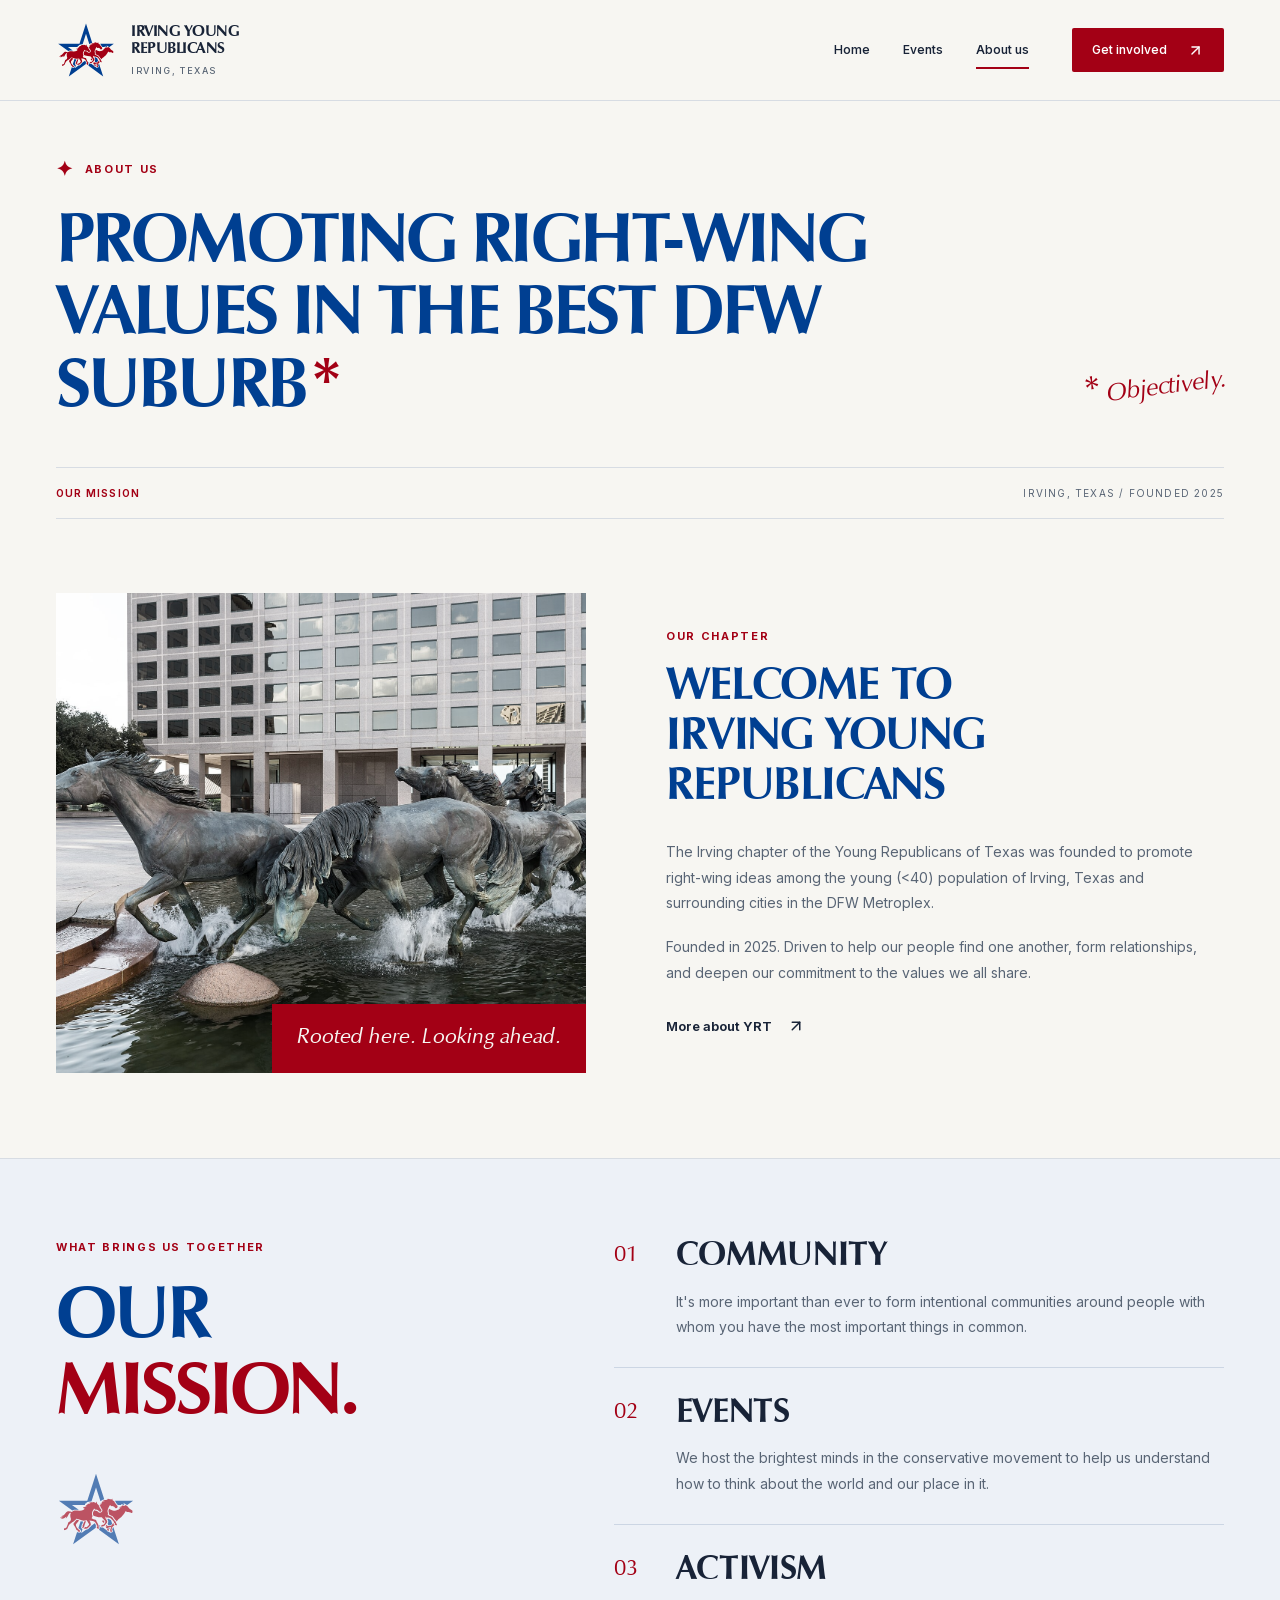
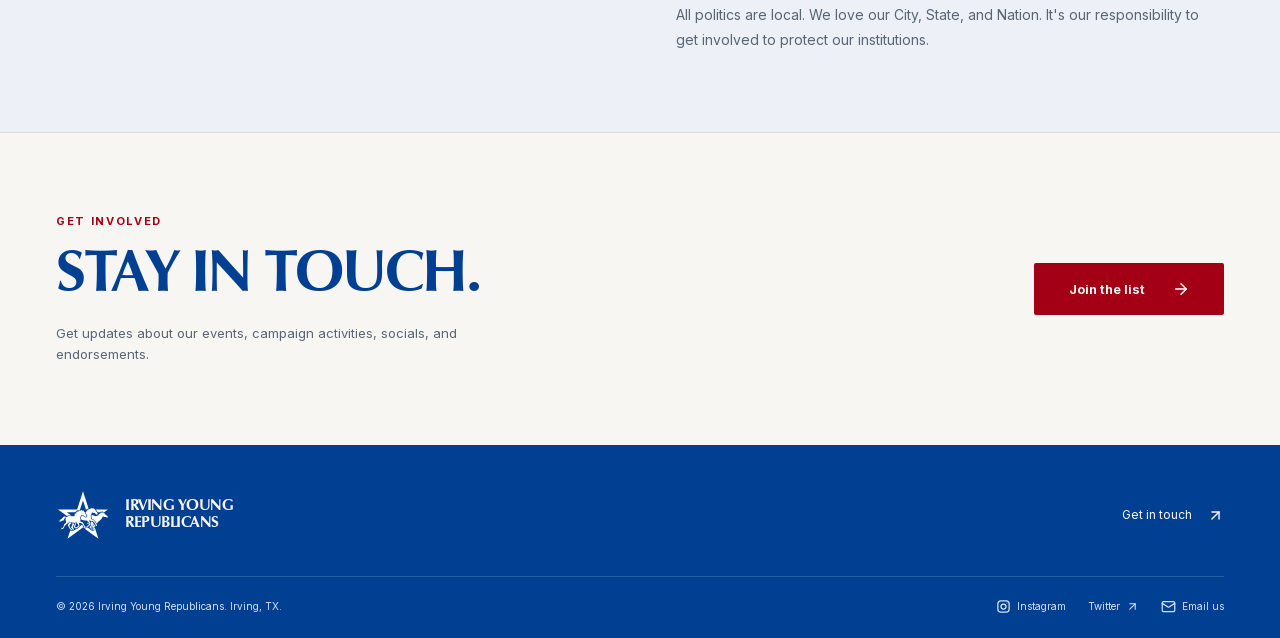
==== about/index.html @ 3f4e7e44 "Complete website redesign" ====
<!doctype html>
<html lang="en"><head><meta charSet="utf-8"/><meta name="viewport" content="width=device-width, initial-scale=1"/><link rel="preload" as="image" href="/logo.svg"/><link rel="preload" as="image" href="/images/mustangs-of-las-colinas.jpg"/><title>About us | Irving Young Republicans</title><meta name="description" content="Our mission, our community, and our commitment to Irving. Get to know the Irving Young Republicans."/><meta name="theme-color" content="#003F91"/><link rel="canonical" href="https://yrtirving.com/about/"/><meta property="og:type" content="website"/><meta property="og:site_name" content="Irving Young Republicans"/><meta property="og:title" content="About us | Irving Young Republicans"/><meta property="og:description" content="Our mission, our community, and our commitment to Irving. Get to know the Irving Young Republicans."/><meta property="og:url" content="https://yrtirving.com/about/"/><meta property="og:image" content="https://yrtirving.com/images/mustangs-of-las-colinas.jpg"/><meta name="twitter:card" content="summary_large_image"/><link rel="icon" href="/logo.svg" type="image/svg+xml"/><link rel="preload" href="/fonts/inter-variable.woff2" as="font" type="font/woff2" crossorigin="anonymous"/><link rel="preload" href="/fonts/vera-humana-95-bold.woff" as="font" type="font/woff" crossorigin="anonymous"/><link rel="stylesheet" href="/assets/site.css"/><script src="/assets/site.js" defer=""></script></head><body><a class="skip-link" href="#main-content">Skip to content</a><header class="site-header"><div class="wrap header-inner"><a class="brand" aria-label="Irving Young Republicans home" href="/"><img src="/logo.svg" width="62" height="62" alt=""/><span>Irving Young<br/>Republicans<span class="brand-location">Irving, Texas</span></span></a><button type="button" class="menu-toggle" aria-expanded="false" aria-controls="primary-navigation" aria-label="Open navigation"><svg xmlns="http://www.w3.org/2000/svg" width="23" height="23" viewBox="0 0 24 24" fill="none" stroke="currentColor" stroke-width="2" stroke-linecap="round" stroke-linejoin="round" class="lucide lucide-menu" aria-hidden="true"><path d="M4 5h16"></path><path d="M4 12h16"></path><path d="M4 19h16"></path></svg></button><nav id="primary-navigation" aria-label="Main navigation" class="primary-nav"><a href="/">Home</a><a href="/events">Events</a><a aria-current="page" href="/about">About us</a><a class="nav-join" href="/#signup">Get involved <svg xmlns="http://www.w3.org/2000/svg" width="17" height="17" viewBox="0 0 24 24" fill="none" stroke="currentColor" stroke-width="2" stroke-linecap="round" stroke-linejoin="round" class="lucide lucide-arrow-up-right" aria-hidden="true"><path d="M7 7h10v10"></path><path d="M7 17 17 7"></path></svg></a></nav></div></header><main id="main-content"><section class="about-hero wrap"><p class="eyebrow"><span class="tiny-star">✦</span> About us</p><div class="about-headline"><h1>Promoting Right-Wing Values in the Best DFW Suburb<span class="red-asterisk">*</span></h1><p class="objective-note"><span>*</span><em>Objectively.</em></p></div><div class="about-hero-bottom"><p>Our Mission</p><span>Irving, Texas / Founded 2025</span></div></section><section class="about-story wrap" aria-labelledby="story-heading"><div class="story-photo"><img src="/images/mustangs-of-las-colinas.jpg" alt="The Mustangs of Las Colinas in Irving" width="1920" height="1281"/><span>Rooted here. Looking ahead.</span></div><div class="story-copy"><p class="eyebrow">Our chapter</p><h2 id="story-heading">Welcome to Irving Young Republicans</h2><p>The Irving chapter of the Young Republicans of Texas was founded to promote right-wing ideas among the young (&lt;40) population of Irving, Texas and surrounding cities in the DFW Metroplex.</p><p>Founded in 2025. Driven to help our people find one another, form relationships, and deepen our commitment to the values we all share.</p><a href="https://yrtx.gop" target="_blank" rel="noopener noreferrer" class="text-link">More about YRT <svg xmlns="http://www.w3.org/2000/svg" width="18" height="18" viewBox="0 0 24 24" fill="none" stroke="currentColor" stroke-width="2" stroke-linecap="round" stroke-linejoin="round" class="lucide lucide-arrow-up-right" aria-hidden="true"><path d="M7 7h10v10"></path><path d="M7 17 17 7"></path></svg></a></div></section><section class="mission-section" aria-labelledby="mission-heading"><div class="wrap mission-layout"><div class="mission-title"><p class="eyebrow">What brings us together</p><h2 id="mission-heading">Our<br/><em>mission.</em></h2><img src="/logo.svg" alt=""/></div><div class="mission-pillars"><article class="mission-pillar"><span>01</span><div><h3>Community</h3><p>It&#x27;s more important than ever to form intentional communities around people with whom you have the most important things in common.</p></div></article><article class="mission-pillar"><span>02</span><div><h3>Events</h3><p>We host the brightest minds in the conservative movement to help us understand how to think about the world and our place in it.</p></div></article><article class="mission-pillar"><span>03</span><div><h3>Activism</h3><p>All politics are local. We love our City, State, and Nation. It&#x27;s our responsibility to get involved to protect our institutions.</p></div></article></div></div></section><section class="simple-cta wrap"><div><p class="eyebrow">Get involved</p><h2>Stay in touch.</h2><p>Get updates about our events, campaign activities, socials, and endorsements.</p></div><a class="button button-red" href="/#signup">Join the list <svg xmlns="http://www.w3.org/2000/svg" width="18" height="18" viewBox="0 0 24 24" fill="none" stroke="currentColor" stroke-width="2" stroke-linecap="round" stroke-linejoin="round" class="lucide lucide-arrow-right" aria-hidden="true"><path d="M5 12h14"></path><path d="m12 5 7 7-7 7"></path></svg></a></section></main><footer class="site-footer"><div class="wrap"><div class="footer-top"><a class="brand footer-brand" href="/"><img src="/logo.svg" width="58" height="58" alt=""/><span>Irving Young<br/>Republicans</span></a><a class="footer-email" href="mailto:yrtirving@gmail.com">Get in touch <svg xmlns="http://www.w3.org/2000/svg" width="17" height="17" viewBox="0 0 24 24" fill="none" stroke="currentColor" stroke-width="2" stroke-linecap="round" stroke-linejoin="round" class="lucide lucide-arrow-up-right" aria-hidden="true"><path d="M7 7h10v10"></path><path d="M7 17 17 7"></path></svg></a></div><div class="footer-bottom"><p>© 2026 Irving Young Republicans. Irving, TX.</p><nav aria-label="Social links"><a href="https://www.instagram.com/irvingyoungrepublicans/" target="_blank" rel="noopener noreferrer"><svg width="15" height="15" viewBox="0 0 24 24" fill="none" stroke="currentColor" stroke-width="2" stroke-linecap="round" stroke-linejoin="round" aria-hidden="true"><rect x="3" y="3" width="18" height="18" rx="5"></rect><circle cx="12" cy="12" r="4"></circle><circle cx="17.5" cy="6.5" r=".75" fill="currentColor" stroke="none"></circle></svg> Instagram</a><a href="https://x.com/yrtirving" target="_blank" rel="noopener noreferrer">Twitter <svg xmlns="http://www.w3.org/2000/svg" width="13" height="13" viewBox="0 0 24 24" fill="none" stroke="currentColor" stroke-width="2" stroke-linecap="round" stroke-linejoin="round" class="lucide lucide-arrow-up-right" aria-hidden="true"><path d="M7 7h10v10"></path><path d="M7 17 17 7"></path></svg></a><a href="mailto:yrtirving@gmail.com"><svg xmlns="http://www.w3.org/2000/svg" width="15" height="15" viewBox="0 0 24 24" fill="none" stroke="currentColor" stroke-width="2" stroke-linecap="round" stroke-linejoin="round" class="lucide lucide-mail" aria-hidden="true"><path d="m22 7-8.991 5.727a2 2 0 0 1-2.009 0L2 7"></path><rect x="2" y="4" width="20" height="16" rx="2"></rect></svg> Email us</a></nav></div></div></footer></body></html>
---- assets/site.css ----
/* Brand display and text fonts are served locally for consistent typography. */
@font-face{font-family:'Inter';src:url('/fonts/inter-variable.woff2') format('woff2');font-style:normal;font-weight:100 900;font-display:swap}
@font-face{font-family:'Vera Humana 95';src:url('/fonts/vera-humana-95-regular.woff') format('woff');font-style:normal;font-weight:400;font-display:swap}
@font-face{font-family:'Vera Humana 95';src:url('/fonts/vera-humana-95-bold.woff') format('woff');font-style:normal;font-weight:700;font-display:swap}
@font-face{font-family:'Vera Humana 95';src:url('/fonts/vera-humana-95-italic.woff') format('woff');font-style:italic;font-weight:400;font-display:swap}

:root{--paper:#f7f6f2;--white:#ffffff;--ink:#182337;--muted:#596575;--red:#A30015;--red-dark:#7c0010;--blue:#003F91;--line:#d7dce3;--display:'Vera Humana 95','Inter',Arial,sans-serif;--sans:'Inter',Arial,sans-serif;--surface:#edf1f7}
*{box-sizing:border-box}[hidden]{display:none!important}html{scroll-behavior:smooth;scroll-padding-top:112px}body{margin:0;background:var(--paper);color:var(--ink);font-family:var(--sans);font-size:16px;line-height:1.6;-webkit-font-smoothing:antialiased}h1,h2,h3,p,figure{margin:0}a{color:inherit}button,input{font:inherit}button,a{-webkit-tap-highlight-color:transparent}button{cursor:pointer}img{max-width:100%;display:block}button:disabled{cursor:wait;opacity:.65}h1,h2,h3{font-family:var(--display);line-height:1.04;font-weight:700;text-transform:uppercase}h1,h2{color:var(--blue)}h1 em,h2 em{font-weight:inherit;font-style:normal}a:focus-visible,button:focus-visible,summary:focus-visible{outline:3px solid var(--red);outline-offset:5px}input:focus-visible{outline:none;border-color:var(--red);box-shadow:0 0 0 3px #a3001517}[tabindex='-1']:focus{outline:none}.wrap{width:min(1240px,calc(100% - 112px));margin-inline:auto}.eyebrow{display:flex;align-items:center;gap:10px;font-size:11px;font-weight:700;letter-spacing:.15em;text-transform:uppercase;color:var(--red);line-height:1.5}.tiny-star{font-size:20px;line-height:1;display:inline-block}.button{display:inline-flex;align-items:center;justify-content:center;gap:27px;min-height:52px;padding:14px 24px;border:1px solid transparent;text-decoration:none;font-size:13px;font-weight:650;line-height:1.4;transition:background .2s,transform .2s;border-radius:2px}.button:hover{transform:translateY(-2px)}.button-red{background:var(--red);color:var(--white)}.button-red:hover{background:var(--red-dark)}.button-cream{background:var(--paper);color:var(--ink)}.button-cream:hover{background:white}.text-link{display:inline-flex;align-items:center;gap:15px;text-decoration:none;font-size:13px;font-weight:650;line-height:1.4}.text-link:hover{text-decoration:underline;text-underline-offset:5px}.button-row{display:flex;gap:30px;align-items:center;flex-wrap:wrap}.skip-link{position:fixed;top:-100px;left:20px;z-index:100;background:white;padding:12px 20px}.skip-link:focus{top:10px}.site-header{background:var(--paper);border-bottom:1px solid var(--line);position:sticky;top:0;z-index:30}.header-inner{display:flex;align-items:center;justify-content:space-between;min-height:100px;gap:25px}.brand{font-family:var(--display);text-transform:uppercase;display:inline-flex;align-items:center;gap:15px;text-decoration:none;font-size:16px;line-height:1.08;font-weight:750;letter-spacing:-.03em}.brand img{width:60px;height:60px;object-fit:contain}.brand-location{font-family:var(--sans);display:block;font-size:9px;font-weight:500;text-transform:uppercase;letter-spacing:.18em;margin-top:8px;color:var(--muted)}.primary-nav{display:flex;align-items:center;gap:33px}.primary-nav>a{font-size:12px;font-weight:550;text-decoration:none;position:relative;padding-block:10px}.primary-nav>a[aria-current='page']::after{content:'';position:absolute;bottom:1px;left:0;right:0;height:2px;background:var(--red)}.primary-nav>a:hover{color:var(--red)}.primary-nav .nav-join{display:flex;align-items:center;gap:20px;background:var(--red);color:var(--white);padding:12px 20px;margin-left:10px;border-radius:2px}.primary-nav .nav-join:hover{background:var(--red-dark);color:white}.menu-toggle{display:none}
.photo-stamp{position:absolute;right:-19px;top:25px;width:104px;height:127px;background:var(--red);color:var(--paper);display:flex;flex-direction:column;align-items:center;justify-content:center;box-shadow:0 5px 20px #0001;transform:rotate(5deg);text-align:center;line-height:1.1;font-size:12px}.photo-stamp img{width:43px;height:43px;filter:brightness(0) invert(1);margin-bottom:8px}.photo-stamp strong{font-family:var(--display);font-size:23px;font-weight:700;text-transform:uppercase}.chapter-band{background:var(--blue);color:var(--paper)}.chapter-band>.wrap{display:flex;align-items:center;gap:18px;min-height:69px}.chapter-band .tiny-star{color:#d6e4f9;font-size:25px}.chapter-band p{font-size:12px;letter-spacing:.03em}.chapter-band a{margin-left:auto;display:flex;align-items:center;gap:10px;text-decoration:none;font-size:11px;white-space:nowrap}.chapter-band a:hover{text-decoration:underline}.home-paths{padding-block:77px 84px;display:grid;grid-template-columns:1fr 1fr;gap:80px}.section-intro h2{color:#171717;font-size:47px;letter-spacing:-.035em;margin-top:20px}.path-list{padding-top:6px}.path-row{border-bottom:1px solid var(--line);display:flex;gap:23px;align-items:center;text-decoration:none;padding:19px 0 22px}.path-row:first-child{padding-top:0}.path-row>svg{margin-left:auto;flex-shrink:0;transition:transform .2s}.path-row:hover>svg{transform:translate(3px,-3px);color:var(--red)}.path-number{font-family:var(--display);color:var(--red);font-size:18px;align-self:flex-start;margin-top:3px}.path-row h3{font-family:var(--display);font-size:28px;letter-spacing:-.02em}.path-row p{font-size:12px;color:var(--muted);margin-top:9px}.signup-section{padding-block:83px 90px;background:var(--surface);border-top:1px solid var(--line)}.signup-layout{display:grid;grid-template-columns:1fr 1fr;gap:100px;align-items:center}.signup-copy h2{font-size:88px;line-height:1;letter-spacing:-.045em;margin-block:24px 30px}.signup-copy h2 em{color:var(--red)}.signup-copy>p:not(.eyebrow){font-size:15px;line-height:1.8;max-width:340px;color:var(--muted)}.signup-signature{margin-top:42px;display:flex;gap:16px;align-items:center;font-size:12px;font-weight:600}.signup-signature img{width:50px}.signup-signature small{font-size:10px;font-weight:400;color:var(--muted)}.signup-card{background:var(--white);padding:36px 39px 28px;box-shadow:0 8px 40px #003f9108;border:1px solid #d7dce3}.form-kicker{font-family:var(--display);font-size:19px;font-style:italic;color:var(--red);margin-bottom:8px}.signup-card h3{font-family:var(--display);font-size:34px;letter-spacing:-.02em}.form-description{font-size:12px;color:var(--muted);margin-block:12px 25px;line-height:1.7;max-width:320px}.form-field{margin-bottom:16px}.form-field label{font-size:11px;font-weight:650;display:block;margin-bottom:6px}.form-field label span{color:var(--red);margin-left:2px}.form-field input{width:100%;background:var(--white);border:1px solid #ccd4df;border-radius:2px;padding:12px 14px;height:47px;font-size:13px;color:var(--ink)}.form-field input::placeholder{color:#7a8595}.form-field input[aria-invalid=true]{border-color:var(--red)}.form-honeypot{position:absolute;left:-10000px;width:1px;height:1px;overflow:hidden}.form-submit{width:100%;justify-content:space-between;margin-top:4px}.privacy-note{font-size:10px;color:var(--muted);text-align:center;margin-top:13px;line-height:1.6}.form-alternative{border-top:1px solid #dfe4eb;margin-top:20px;padding-top:15px;font-size:10px;color:var(--muted)}.form-alternative summary{cursor:pointer}.form-alternative-content{margin-top:15px}.form-alternative iframe{border:0;max-width:100%;background:#fff}.form-alternative-content>a{display:flex;align-items:center;gap:6px;margin-top:10px}.form-error{font-size:12px;line-height:1.6;color:#A30015;border-left:3px solid var(--red);background:#fff0f2;padding:12px 14px;margin-bottom:16px}.form-error>a{display:flex;gap:6px;align-items:center;margin-top:8px}.field-error{color:var(--red);font-size:11px;margin-top:5px}.signup-success{padding-block:35px;min-height:400px;display:flex;flex-direction:column;align-items:flex-start;justify-content:center}.success-mark{width:56px;height:56px;display:grid;place-items:center;background:#eaf0fa;border-radius:50%;color:var(--blue);margin-bottom:25px}.signup-success h3{font-size:49px;margin-top:14px}.signup-success>p:not(.eyebrow){font-size:14px;color:var(--muted);margin-block:20px 30px}.spin{animation:spin 1s linear infinite}@keyframes spin{to{transform:rotate(360deg)}}
.site-footer{background:var(--blue);color:var(--paper);padding-block:43px 24px}.footer-top{display:flex;align-items:center;justify-content:space-between;gap:30px;padding-bottom:34px}.footer-brand{font-size:16px}.footer-brand img{filter:brightness(0) invert(1);width:54px;height:54px}.footer-email{font-size:12px;display:flex;align-items:center;gap:15px;text-decoration:none}.footer-email:hover{text-decoration:underline}.footer-bottom{padding-top:21px;border-top:1px solid #ffffff26;display:flex;justify-content:space-between;gap:25px;color:#d4e2f6;font-size:10px}.footer-bottom nav{display:flex;gap:22px}.footer-bottom nav a{display:flex;align-items:center;gap:6px;text-decoration:none}.footer-bottom nav a:hover{color:white}
.about-hero{padding-top:58px}.about-headline{display:grid;grid-template-columns:1fr 140px;gap:50px;padding-block:29px 42px;align-items:end}.about-headline h1{max-width:1000px;font-size:clamp(48px,5.6vw,78px);letter-spacing:-.04em;line-height:1.01}.red-asterisk{color:var(--red);margin-left:3px}.objective-note{color:var(--red);padding-bottom:8px;transform:rotate(-7deg);font-family:var(--display);font-size:25px;white-space:nowrap}.objective-note>span{font-size:38px;padding-right:5px}.about-hero-bottom{display:flex;align-items:center;justify-content:space-between;gap:20px;border-block:1px solid var(--line);padding:17px 0;font-size:10px;text-transform:uppercase;letter-spacing:.12em}.about-hero-bottom p{color:var(--red);font-weight:650}.about-hero-bottom span{color:var(--muted)}.about-story{display:grid;grid-template-columns:.95fr 1fr;gap:80px;align-items:center;padding-block:74px 85px}.story-photo{position:relative;height:480px;overflow:hidden}.story-photo img{width:100%;height:100%;object-fit:cover;object-position:44% center;filter:saturate(.6)}.story-photo>span{position:absolute;bottom:0;right:0;background:var(--red);color:var(--paper);font-family:var(--display);font-style:italic;font-size:22px;padding:17px 25px}.story-copy h2{font-size:47px;letter-spacing:-.025em;line-height:1.06;margin-block:19px 26px;max-width:420px}.story-copy>p:not(.eyebrow){font-size:14px;line-height:1.85;color:var(--muted);margin-bottom:18px}.story-copy .text-link{margin-top:13px}.mission-section{background:var(--surface);border-block:1px solid var(--line);padding-block:80px}.mission-layout{display:grid;grid-template-columns:.9fr 1.2fr;gap:100px}.mission-title h2{font-size:76px;line-height:1;letter-spacing:-.04em;margin-top:25px}.mission-title h2 em{color:var(--red)}.mission-title>img{width:80px;margin-top:36px;opacity:.65}.mission-pillar{display:grid;grid-template-columns:42px 1fr;gap:20px;padding-block:28px;border-bottom:1px solid #ccd6e4}.mission-pillar:first-child{padding-top:0}.mission-pillar:last-child{border-bottom:0;padding-bottom:0}.mission-pillar>span{font-family:var(--display);font-size:23px;line-height:1.5;color:var(--red)}.mission-pillar h3{font-family:var(--display);font-size:35px;letter-spacing:-.01em;margin-bottom:13px}.mission-pillar p{color:var(--muted);font-size:14px;line-height:1.8}.simple-cta{display:flex;justify-content:space-between;align-items:center;gap:50px;padding-block:80px}.simple-cta h2{font-size:61px;letter-spacing:-.03em;margin-top:15px}.simple-cta p:not(.eyebrow){font-size:13px;color:var(--muted);max-width:470px;margin-top:15px}.simple-cta .button{flex-shrink:0;min-width:190px}
.events-hero{padding-block:57px 43px;border-bottom:1px solid var(--line)}.events-heading{display:grid;grid-template-columns:1.2fr .75fr;gap:80px;align-items:end;margin-top:25px}.events-heading h1{font-size:clamp(58px,6.4vw,89px);line-height:.98;letter-spacing:-.04em}.events-heading h1 em{color:var(--red)}.events-heading>div{padding-bottom:6px}.section-tag{text-transform:uppercase;font-size:10px;font-weight:700;letter-spacing:.16em;color:var(--red);display:block;margin-bottom:14px}.events-heading p{font-size:13px;line-height:1.85;color:var(--muted)}.events-content{display:grid;grid-template-columns:minmax(0,1.35fr) minmax(260px,.85fr);gap:78px;padding-block:51px 90px;align-items:start}.feed-heading{display:flex;align-items:center;justify-content:space-between;gap:20px;margin-bottom:12px}.feed-heading .eyebrow{font-size:9px;letter-spacing:.12em;margin-bottom:12px}.feed-heading h2{font-size:35px;letter-spacing:-.02em}.feed-heading>svg{color:var(--red);flex-shrink:0}.feed-intro{color:var(--muted);font-size:11px;line-height:1.7;margin-bottom:25px}.feed-intro a{text-underline-offset:3px}.instagram-feed{width:100%;min-width:0}.instagram-feed iframe{max-width:100%!important;width:100%!important;min-width:0!important;box-shadow:none!important;border:1px solid var(--line)!important;border-radius:2px!important}.instagram-feed blockquote{width:100%!important;max-width:100%!important;min-width:0!important;box-sizing:border-box!important}.instagram-feed a{overflow-wrap:anywhere}.instagram-feed__status{font-size:12px;color:var(--muted);margin:12px 0;line-height:1.7}.instagram-feed__link{display:inline-flex;align-items:center;gap:7px;font-size:12px;margin-top:13px;text-underline-offset:4px}.events-sidebar{padding-top:5px}.event-signup-note{background:var(--red);color:var(--paper);padding:32px 32px 30px;position:relative}.event-signup-note>.tiny-star{position:absolute;right:27px;top:25px;font-size:36px;color:#f0bdc5}.event-signup-note .eyebrow{color:#f2c5cc;font-size:9px}.event-signup-note h2{color:var(--white);font-size:46px;line-height:1;letter-spacing:-.025em;margin-block:28px 23px}.event-signup-note>p:not(.eyebrow){font-size:12px;color:#fbe1e5;line-height:1.8;max-width:270px}.event-signup-note .button{display:flex;justify-content:space-between;margin-top:26px;width:100%}.event-signup-note>small{display:block;font-size:9px;color:#f0c6cd;margin-top:14px;line-height:1.8;max-width:230px}.event-contact{padding:28px 0}.event-contact h3{font-family:var(--display);font-size:27px;margin-bottom:18px}.event-contact>a{display:flex;align-items:center;gap:12px;padding:16px 0;border-bottom:1px solid var(--line);text-decoration:none;font-size:12px}.event-contact>a>svg:last-child{margin-left:auto}.event-contact>a:hover{color:var(--red)}

@media(max-width:1100px){.wrap{width:calc(100% - 72px)}.button-row{gap:20px}.button{padding-inline:19px}.signup-layout{gap:60px}.signup-card{padding-inline:30px}.about-story{gap:50px}.mission-layout{gap:65px}.events-content{gap:45px}.events-heading{gap:55px}.event-signup-note{padding:27px}.event-signup-note h2{font-size:45px}.primary-nav{gap:25px}}
@media(max-width:850px){.wrap{width:calc(100% - 48px)}.header-inner{min-height:87px}.brand{font-size:14px;gap:11px}.brand img{width:49px;height:49px}.primary-nav{gap:20px}.primary-nav .nav-join{margin-left:0;padding:10px 14px;gap:10px}.button-row{gap:20px;align-items:flex-start;flex-direction:column}.button-row .text-link{padding-left:2px}.photo-stamp{right:-9px;width:87px;height:110px}.home-paths{gap:40px;padding-block:57px}.section-intro h2{font-size:38px}.path-row h3{font-size:26px}.path-row p{font-size:11px}.path-row{gap:16px}.signup-layout{gap:40px}.signup-copy h2{font-size:68px}.signup-copy>p:not(.eyebrow){font-size:13px}.signup-card{padding:29px 25px 23px}.signup-card h3{font-size:29px}.footer-top{gap:20px}.footer-bottom{font-size:9px}.footer-bottom nav{gap:15px}.about-headline{grid-template-columns:1fr 110px;gap:25px}.about-headline h1{font-size:57px}.objective-note{font-size:22px}.about-story{gap:35px;padding-block:55px}.story-copy h2{font-size:38px}.story-copy>p:not(.eyebrow){font-size:12px}.story-photo{height:420px}.mission-layout{gap:45px;grid-template-columns:.8fr 1.2fr}.mission-title h2{font-size:60px}.mission-pillar{gap:15px;grid-template-columns:30px 1fr}.mission-pillar h3{font-size:30px}.mission-pillar p{font-size:12px}.events-heading{gap:35px;grid-template-columns:1.1fr .8fr}.events-heading h1{font-size:63px}.events-heading p{font-size:12px}.events-content{gap:28px;grid-template-columns:minmax(0,1.2fr) minmax(250px,.8fr)}.event-signup-note{padding:24px}.event-signup-note h2{font-size:clamp(28px,4.6vw,38px)}.event-signup-note>.tiny-star{font-size:27px;right:20px}.feed-heading h2{font-size:29px}.feed-heading>svg{width:22px}.feed-heading{gap:8px}}
@media(max-width:640px){html{scroll-padding-top:88px}.wrap{width:calc(100% - 40px)}.header-inner{min-height:78px}.brand{font-size:13px}.brand img{width:44px;height:44px}.brand-location{font-size:8px;margin-top:6px}.menu-toggle{display:grid;place-items:center;background:transparent;border:1px solid var(--line);width:39px;height:39px;border-radius:2px;color:var(--ink)}.primary-nav{display:none;position:absolute;top:78px;left:0;right:0;background:var(--paper);padding:14px 20px 22px;border-bottom:1px solid var(--line);box-shadow:0 12px 20px #003f910a;align-items:stretch;gap:4px}.primary-nav.is-open{display:flex;flex-direction:column}.primary-nav>a{padding:11px 4px;font-size:14px}.primary-nav>a[aria-current=page]::after{left:4px;right:auto;width:24px}.primary-nav .nav-join{margin-top:12px;justify-content:space-between;padding:13px 16px}.button-row{flex-direction:row;gap:22px;align-items:center}.button-row .button{font-size:12px;min-height:48px;padding:13px 16px;gap:20px}.button-row .text-link{font-size:12px;gap:9px}.photo-stamp{right:-9px;top:18px;width:84px;height:105px}.photo-stamp img{width:34px;height:34px}.chapter-band>.wrap{min-height:85px;display:grid;grid-template-columns:22px 1fr;gap:3px 12px;padding-block:15px}.chapter-band .tiny-star{grid-row:span 2;align-self:center;font-size:26px}.chapter-band p{font-size:10px}.chapter-band a{grid-column:2;margin-left:0;font-size:10px;gap:6px}.home-paths{display:block;padding-block:42px 46px}.section-intro h2{font-size:39px;margin-top:15px}.path-list{padding-top:28px}.path-row{gap:18px;padding:21px 0}.path-row h3{font-size:27px}.path-row p{font-size:11px}.path-number{font-size:18px}.signup-section{padding-block:44px 48px}.signup-layout{display:block}.signup-copy h2{font-size:clamp(49px,14vw,68px);margin-block:19px 22px;line-height:.9}.signup-copy>p:not(.eyebrow){font-size:13px;max-width:330px}.signup-signature{display:none}.signup-card{margin-top:29px;padding:29px 25px 24px}.signup-card h3{font-size:34px}.form-description{font-size:12px}.form-field input{font-size:16px;height:49px}.form-field label{font-size:12px}.privacy-note{font-size:10px}.form-alternative{font-size:10px}.form-submit{font-size:13px}.site-footer{padding-block:33px 23px}.footer-top{display:grid;grid-template-columns:1fr auto;gap:25px;padding-bottom:25px}.footer-brand{font-size:13px;gap:11px}.footer-brand img{width:43px;height:43px}.footer-email{font-size:11px;gap:8px}.footer-bottom{flex-direction:column;gap:15px;font-size:9px}.footer-bottom nav{font-size:11px;gap:25px}.about-hero{padding-top:32px}.about-headline{display:block;padding-block:22px 26px}.about-headline h1{font-size:clamp(44px,11.5vw,64px);line-height:1.02;letter-spacing:-.04em}.objective-note{margin-top:17px;margin-right:8px;text-align:right;font-size:23px}.objective-note>span{font-size:30px}.about-hero-bottom{font-size:8px;letter-spacing:.09em;gap:15px;padding-block:14px}.about-story{display:flex;flex-direction:column;gap:32px;padding-block:35px 44px;align-items:stretch}.story-photo{height:300px}.story-photo>span{font-size:21px;padding:14px 19px}.story-copy h2{font-size:42px;margin-block:16px 20px}.story-copy>p:not(.eyebrow){font-size:14px;line-height:1.8}.mission-section{padding-block:43px}.mission-layout{display:block}.mission-title h2{font-size:clamp(48px,14vw,68px);margin-top:20px}.mission-title>img{display:none}.mission-pillars{margin-top:33px}.mission-pillar{grid-template-columns:27px 1fr;gap:18px;padding-block:25px}.mission-pillar h3{font-size:32px}.mission-pillar p{font-size:13px}.simple-cta{display:block;padding-block:45px}.simple-cta h2{font-size:54px}.simple-cta p:not(.eyebrow){font-size:13px}.simple-cta .button{margin-top:26px}.events-hero{padding-block:32px 30px}.events-heading{display:block;margin-top:21px}.events-heading h1{font-size:clamp(54px,14vw,76px)}.events-heading>div{margin-top:26px;padding:0;max-width:430px}.events-heading .section-tag{margin-bottom:9px}.events-heading p{font-size:13px;line-height:1.75}.events-content{display:flex;flex-direction:column;gap:30px;padding-block:31px 48px}.feed-column{width:100%;min-width:0}.feed-heading h2{font-size:34px}.feed-heading>svg{width:25px}.feed-intro{font-size:11px}.events-sidebar{width:100%;padding-top:0}.event-signup-note{padding:28px}.event-signup-note h2{font-size:clamp(32px,9.5vw,46px)}.event-signup-note>.tiny-star{right:25px;top:24px;font-size:38px}.event-signup-note>p:not(.eyebrow){font-size:13px;max-width:300px}.event-signup-note .button{max-width:330px}.event-signup-note>small{max-width:none;font-size:9px}.event-contact{padding-bottom:0}.instagram-feed iframe{min-width:0!important}.instagram-feed blockquote{min-width:0!important}}
.instagram-feed__official{position:relative;min-width:0;width:100%}.instagram-feed iframe{position:relative!important}.instagram-feed__status:empty{display:none}
@media(prefers-reduced-motion:reduce){html{scroll-behavior:auto}*,*::before,*::after{animation:none!important;transition:none!important}}

/* The photograph keeps its original proportions and extends beneath the headline. */
.home-hero{display:grid;grid-template-columns:repeat(12,minmax(0,1fr));align-items:center;padding-block:62px 66px;isolation:isolate}
.hero-copy{grid-area:1/1/2/7;position:relative;z-index:2;min-width:0;padding-block:18px}
.hero-copy h1{margin-top:26px;font-size:clamp(116px,12vw,166px);line-height:.84;letter-spacing:-.035em}
.hero-city{display:block;color:var(--blue)}
.hero-name{display:block;margin-top:18px;font-size:clamp(35px,3.85vw,52px);line-height:1.04;letter-spacing:-.025em;white-space:nowrap;color:var(--red)}
.hero-description{font-size:14px;max-width:360px;line-height:1.8;color:var(--muted);margin-block:30px 27px}
.hero-photo{grid-area:1/5/2/13;align-self:center;position:relative;min-width:0;aspect-ratio:1920/1281;margin:0;isolation:isolate;z-index:1}
.hero-photo>img{width:100%;height:100%;object-fit:contain;position:absolute;inset:0;filter:saturate(.65);z-index:-2}
.photo-shade{position:absolute;inset:0;background:linear-gradient(90deg,var(--paper),rgba(247,246,242,.72) 8%,transparent 22%),linear-gradient(0deg,rgba(0,27,65,.55),transparent 27%);z-index:-1}
.hero-photo figcaption{position:absolute;bottom:20px;left:24px;right:24px;display:flex;align-items:center;justify-content:flex-end;gap:6px;color:white;font-size:10px;text-transform:uppercase;letter-spacing:.12em}
@media(min-width:1500px){.home-hero{padding-block:75px 80px}}
@media(max-width:1100px){.hero-copy h1{font-size:clamp(100px,12vw,144px)}.hero-name{font-size:clamp(31px,3.85vw,46px)}.hero-description{max-width:300px;font-size:13px}.hero-copy .button-row{gap:22px}}
@media(max-width:850px){.home-hero{padding-block:42px}.hero-copy{padding-block:10px}.hero-copy>.eyebrow{font-size:9px}.hero-copy h1{margin-top:22px;font-size:clamp(90px,12.3vw,105px)}.hero-name{font-size:clamp(28.5px,3.9vw,34px);margin-top:14px}.hero-description{font-size:12px;max-width:245px;line-height:1.75;margin-block:24px}.hero-photo figcaption{font-size:8px;letter-spacing:.08em;left:16px;right:16px;bottom:15px}}
@media(max-width:740px){.home-hero{display:flex;flex-direction:column;gap:27px;align-items:stretch;padding-block:31px 32px}.hero-copy{padding:0}.hero-copy>.eyebrow{font-size:10px}.hero-copy h1{margin-top:24px;font-size:clamp(72px,26vw,156px);line-height:.86}.hero-name{font-size:clamp(23px,8.1vw,49px);margin-top:13px}.hero-description{max-width:420px;font-size:13px;line-height:1.75;margin-block:24px}.hero-copy .button-row{flex-direction:row;align-items:center;gap:22px}.hero-photo{align-self:stretch;margin-right:9px;aspect-ratio:1920/1281}.photo-shade{background:linear-gradient(0deg,rgba(0,27,65,.55),transparent 30%)}.hero-photo figcaption{font-size:8px;bottom:14px;right:14px}}
@media(max-width:400px){.hero-photo .photo-stamp{width:64px;height:82px;top:14px;font-size:9px}.hero-photo .photo-stamp img{width:27px;height:27px;margin-bottom:6px}.hero-photo .photo-stamp strong{font-size:18px}}
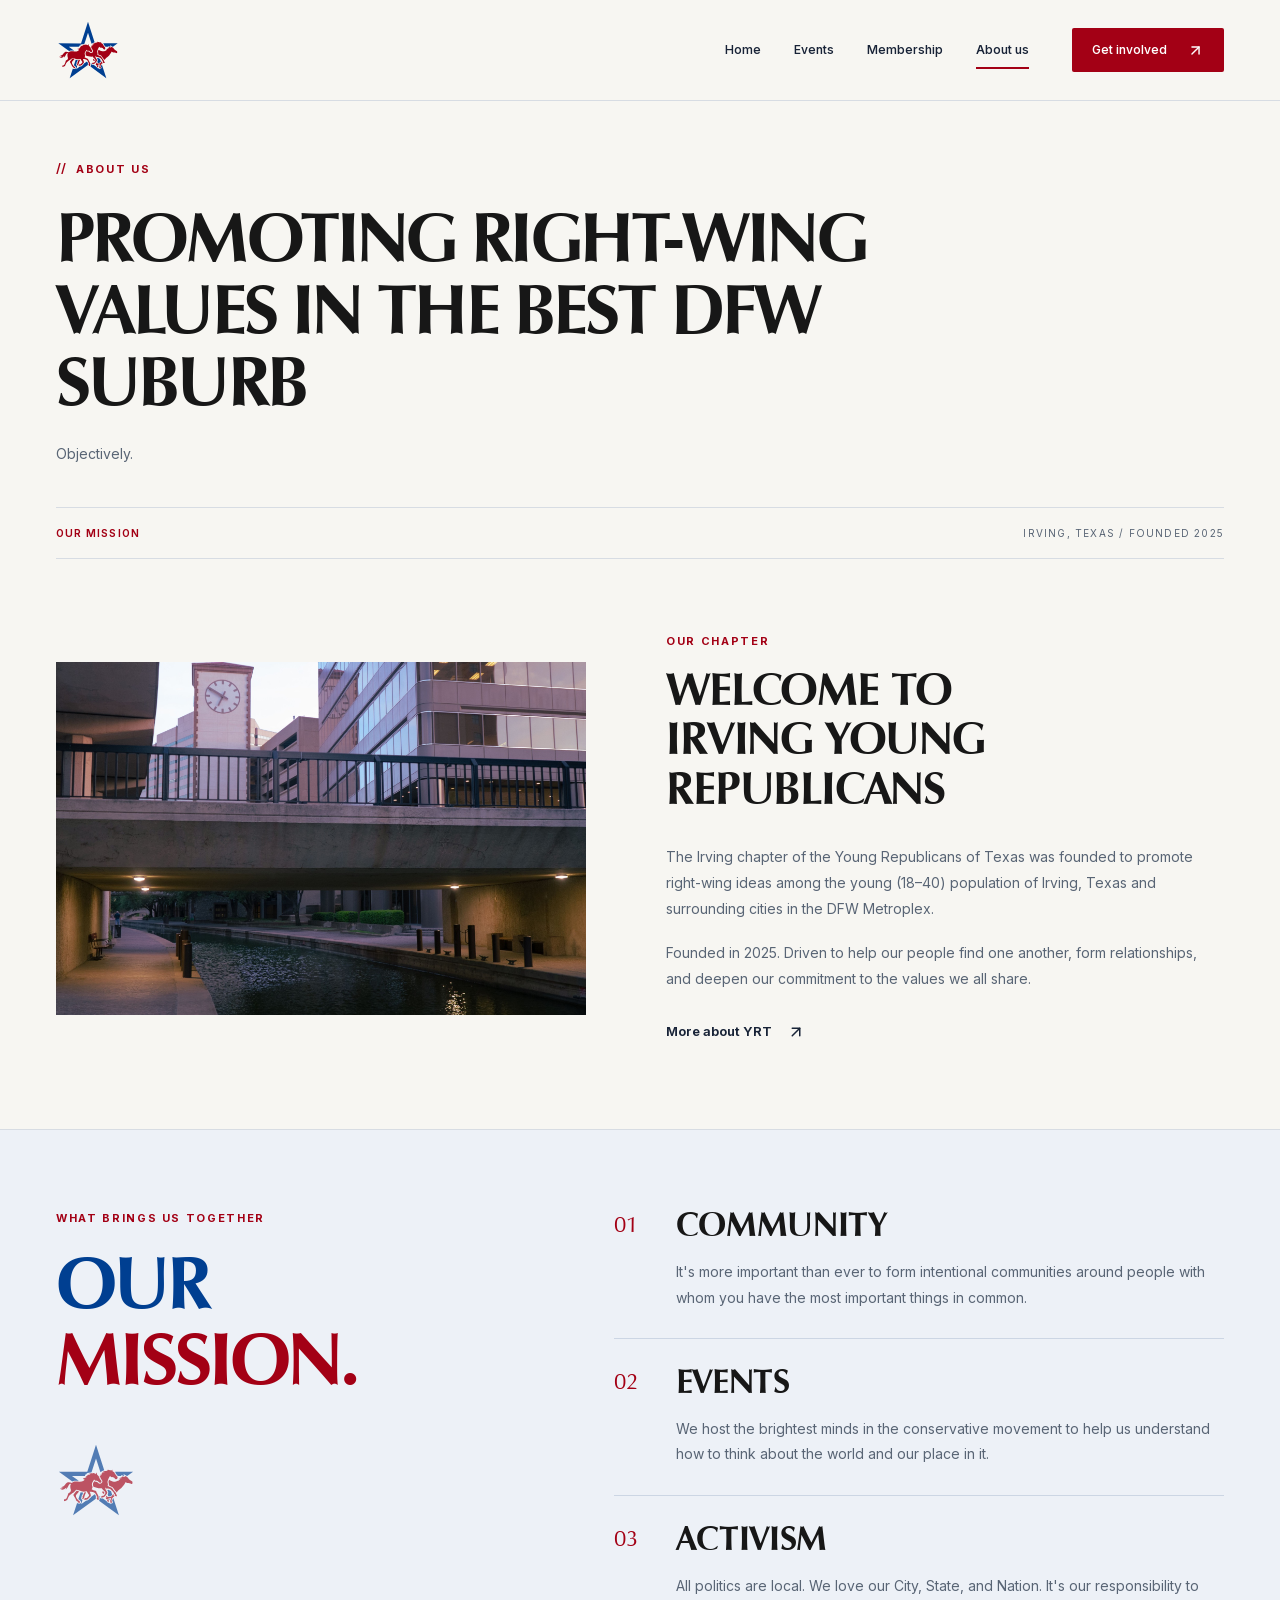
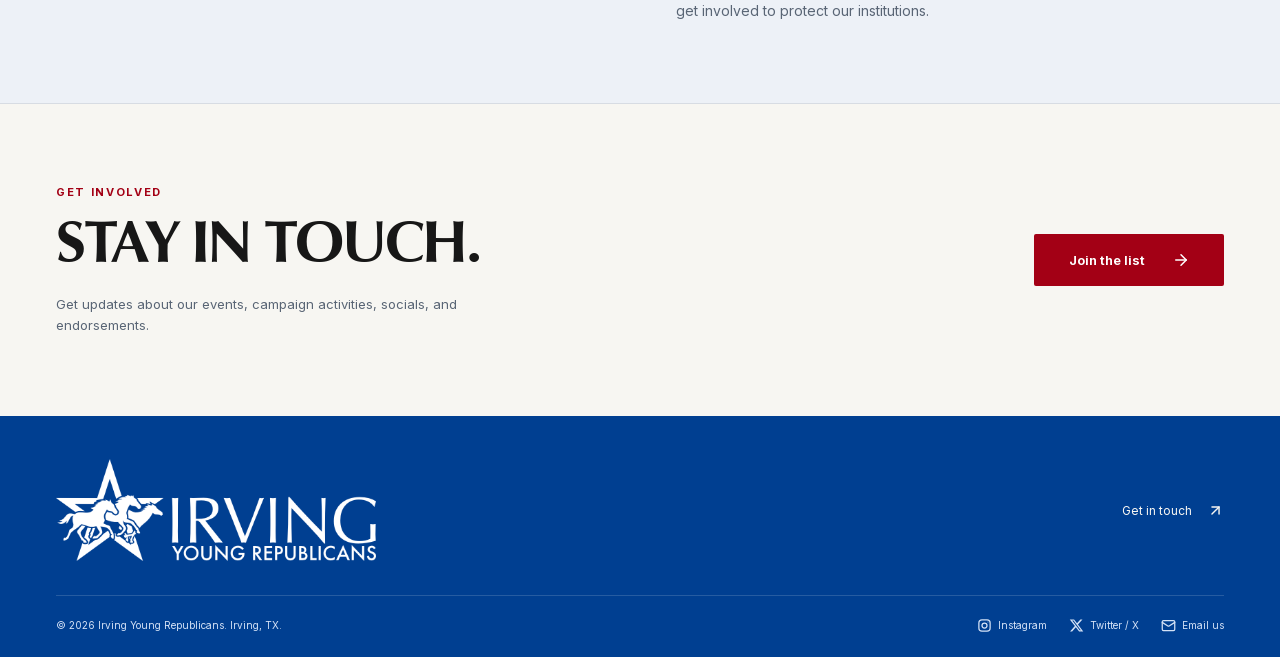
==== commit d2b2cfbd: "second draft of November 2026 website redesign added membership page" ====
--- a/about/index.html
+++ b/about/index.html
@@ -1,2 +1,2 @@
 <!doctype html>
-<html lang="en"><head><meta charSet="utf-8"/><meta name="viewport" content="width=device-width, initial-scale=1"/><link rel="preload" as="image" href="/logo.svg"/><link rel="preload" as="image" href="/images/mustangs-of-las-colinas.jpg"/><title>About us | Irving Young Republicans</title><meta name="description" content="Our mission, our community, and our commitment to Irving. Get to know the Irving Young Republicans."/><meta name="theme-color" content="#003F91"/><link rel="canonical" href="https://yrtirving.com/about/"/><meta property="og:type" content="website"/><meta property="og:site_name" content="Irving Young Republicans"/><meta property="og:title" content="About us | Irving Young Republicans"/><meta property="og:description" content="Our mission, our community, and our commitment to Irving. Get to know the Irving Young Republicans."/><meta property="og:url" content="https://yrtirving.com/about/"/><meta property="og:image" content="https://yrtirving.com/images/mustangs-of-las-colinas.jpg"/><meta name="twitter:card" content="summary_large_image"/><link rel="icon" href="/logo.svg" type="image/svg+xml"/><link rel="preload" href="/fonts/inter-variable.woff2" as="font" type="font/woff2" crossorigin="anonymous"/><link rel="preload" href="/fonts/vera-humana-95-bold.woff" as="font" type="font/woff" crossorigin="anonymous"/><link rel="stylesheet" href="/assets/site.css"/><script src="/assets/site.js" defer=""></script></head><body><a class="skip-link" href="#main-content">Skip to content</a><header class="site-header"><div class="wrap header-inner"><a class="brand" aria-label="Irving Young Republicans home" href="/"><img src="/logo.svg" width="62" height="62" alt=""/><span>Irving Young<br/>Republicans<span class="brand-location">Irving, Texas</span></span></a><button type="button" class="menu-toggle" aria-expanded="false" aria-controls="primary-navigation" aria-label="Open navigation"><svg xmlns="http://www.w3.org/2000/svg" width="23" height="23" viewBox="0 0 24 24" fill="none" stroke="currentColor" stroke-width="2" stroke-linecap="round" stroke-linejoin="round" class="lucide lucide-menu" aria-hidden="true"><path d="M4 5h16"></path><path d="M4 12h16"></path><path d="M4 19h16"></path></svg></button><nav id="primary-navigation" aria-label="Main navigation" class="primary-nav"><a href="/">Home</a><a href="/events">Events</a><a aria-current="page" href="/about">About us</a><a class="nav-join" href="/#signup">Get involved <svg xmlns="http://www.w3.org/2000/svg" width="17" height="17" viewBox="0 0 24 24" fill="none" stroke="currentColor" stroke-width="2" stroke-linecap="round" stroke-linejoin="round" class="lucide lucide-arrow-up-right" aria-hidden="true"><path d="M7 7h10v10"></path><path d="M7 17 17 7"></path></svg></a></nav></div></header><main id="main-content"><section class="about-hero wrap"><p class="eyebrow"><span class="tiny-star">✦</span> About us</p><div class="about-headline"><h1>Promoting Right-Wing Values in the Best DFW Suburb<span class="red-asterisk">*</span></h1><p class="objective-note"><span>*</span><em>Objectively.</em></p></div><div class="about-hero-bottom"><p>Our Mission</p><span>Irving, Texas / Founded 2025</span></div></section><section class="about-story wrap" aria-labelledby="story-heading"><div class="story-photo"><img src="/images/mustangs-of-las-colinas.jpg" alt="The Mustangs of Las Colinas in Irving" width="1920" height="1281"/><span>Rooted here. Looking ahead.</span></div><div class="story-copy"><p class="eyebrow">Our chapter</p><h2 id="story-heading">Welcome to Irving Young Republicans</h2><p>The Irving chapter of the Young Republicans of Texas was founded to promote right-wing ideas among the young (&lt;40) population of Irving, Texas and surrounding cities in the DFW Metroplex.</p><p>Founded in 2025. Driven to help our people find one another, form relationships, and deepen our commitment to the values we all share.</p><a href="https://yrtx.gop" target="_blank" rel="noopener noreferrer" class="text-link">More about YRT <svg xmlns="http://www.w3.org/2000/svg" width="18" height="18" viewBox="0 0 24 24" fill="none" stroke="currentColor" stroke-width="2" stroke-linecap="round" stroke-linejoin="round" class="lucide lucide-arrow-up-right" aria-hidden="true"><path d="M7 7h10v10"></path><path d="M7 17 17 7"></path></svg></a></div></section><section class="mission-section" aria-labelledby="mission-heading"><div class="wrap mission-layout"><div class="mission-title"><p class="eyebrow">What brings us together</p><h2 id="mission-heading">Our<br/><em>mission.</em></h2><img src="/logo.svg" alt=""/></div><div class="mission-pillars"><article class="mission-pillar"><span>01</span><div><h3>Community</h3><p>It&#x27;s more important than ever to form intentional communities around people with whom you have the most important things in common.</p></div></article><article class="mission-pillar"><span>02</span><div><h3>Events</h3><p>We host the brightest minds in the conservative movement to help us understand how to think about the world and our place in it.</p></div></article><article class="mission-pillar"><span>03</span><div><h3>Activism</h3><p>All politics are local. We love our City, State, and Nation. It&#x27;s our responsibility to get involved to protect our institutions.</p></div></article></div></div></section><section class="simple-cta wrap"><div><p class="eyebrow">Get involved</p><h2>Stay in touch.</h2><p>Get updates about our events, campaign activities, socials, and endorsements.</p></div><a class="button button-red" href="/#signup">Join the list <svg xmlns="http://www.w3.org/2000/svg" width="18" height="18" viewBox="0 0 24 24" fill="none" stroke="currentColor" stroke-width="2" stroke-linecap="round" stroke-linejoin="round" class="lucide lucide-arrow-right" aria-hidden="true"><path d="M5 12h14"></path><path d="m12 5 7 7-7 7"></path></svg></a></section></main><footer class="site-footer"><div class="wrap"><div class="footer-top"><a class="brand footer-brand" href="/"><img src="/logo.svg" width="58" height="58" alt=""/><span>Irving Young<br/>Republicans</span></a><a class="footer-email" href="mailto:yrtirving@gmail.com">Get in touch <svg xmlns="http://www.w3.org/2000/svg" width="17" height="17" viewBox="0 0 24 24" fill="none" stroke="currentColor" stroke-width="2" stroke-linecap="round" stroke-linejoin="round" class="lucide lucide-arrow-up-right" aria-hidden="true"><path d="M7 7h10v10"></path><path d="M7 17 17 7"></path></svg></a></div><div class="footer-bottom"><p>© 2026 Irving Young Republicans. Irving, TX.</p><nav aria-label="Social links"><a href="https://www.instagram.com/irvingyoungrepublicans/" target="_blank" rel="noopener noreferrer"><svg width="15" height="15" viewBox="0 0 24 24" fill="none" stroke="currentColor" stroke-width="2" stroke-linecap="round" stroke-linejoin="round" aria-hidden="true"><rect x="3" y="3" width="18" height="18" rx="5"></rect><circle cx="12" cy="12" r="4"></circle><circle cx="17.5" cy="6.5" r=".75" fill="currentColor" stroke="none"></circle></svg> Instagram</a><a href="https://x.com/yrtirving" target="_blank" rel="noopener noreferrer">Twitter <svg xmlns="http://www.w3.org/2000/svg" width="13" height="13" viewBox="0 0 24 24" fill="none" stroke="currentColor" stroke-width="2" stroke-linecap="round" stroke-linejoin="round" class="lucide lucide-arrow-up-right" aria-hidden="true"><path d="M7 7h10v10"></path><path d="M7 17 17 7"></path></svg></a><a href="mailto:yrtirving@gmail.com"><svg xmlns="http://www.w3.org/2000/svg" width="15" height="15" viewBox="0 0 24 24" fill="none" stroke="currentColor" stroke-width="2" stroke-linecap="round" stroke-linejoin="round" class="lucide lucide-mail" aria-hidden="true"><path d="m22 7-8.991 5.727a2 2 0 0 1-2.009 0L2 7"></path><rect x="2" y="4" width="20" height="16" rx="2"></rect></svg> Email us</a></nav></div></div></footer></body></html>
+<html lang="en"><head><meta charSet="utf-8"/><meta name="viewport" content="width=device-width, initial-scale=1"/><link rel="preload" as="image" href="/logo.svg"/><link rel="preload" as="image" href="/images/logo-wordmark-white.png"/><title>About us | Irving Young Republicans</title><meta name="description" content="Our mission, our community, and our commitment to Irving. Get to know the Irving Young Republicans."/><meta name="theme-color" content="#003F91"/><link rel="canonical" href="https://yrtirving.com/about/"/><meta property="og:type" content="website"/><meta property="og:site_name" content="Irving Young Republicans"/><meta property="og:title" content="About us | Irving Young Republicans"/><meta property="og:description" content="Our mission, our community, and our commitment to Irving. Get to know the Irving Young Republicans."/><meta property="og:url" content="https://yrtirving.com/about/"/><meta property="og:image" content="https://yrtirving.com/images/mustangs-of-las-colinas.jpg"/><meta name="twitter:card" content="summary_large_image"/><link rel="icon" href="/logo.svg" type="image/svg+xml"/><link rel="preload" href="/fonts/inter-variable.woff2" as="font" type="font/woff2" crossorigin="anonymous"/><link rel="preload" href="/fonts/vera-humana-95-bold.woff" as="font" type="font/woff" crossorigin="anonymous"/><link rel="stylesheet" href="/assets/site.css"/><script src="/assets/site.js" defer=""></script></head><body><a class="skip-link" href="#main-content">Skip to content</a><header class="site-header"><div class="wrap header-inner"><a class="brand" aria-label="Irving Young Republicans home" href="/"><img class="brand-emblem" src="/logo.svg" width="64" height="64" alt=""/></a><button type="button" class="menu-toggle" aria-expanded="false" aria-controls="primary-navigation" aria-label="Open navigation"><svg xmlns="http://www.w3.org/2000/svg" width="23" height="23" viewBox="0 0 24 24" fill="none" stroke="currentColor" stroke-width="2" stroke-linecap="round" stroke-linejoin="round" class="lucide lucide-menu" aria-hidden="true"><path d="M4 5h16"></path><path d="M4 12h16"></path><path d="M4 19h16"></path></svg></button><nav id="primary-navigation" aria-label="Main navigation" class="primary-nav"><a href="/">Home</a><a href="/events">Events</a><a href="/membership">Membership</a><a aria-current="page" href="/about">About us</a><a class="nav-join" href="/#signup">Get involved <svg xmlns="http://www.w3.org/2000/svg" width="17" height="17" viewBox="0 0 24 24" fill="none" stroke="currentColor" stroke-width="2" stroke-linecap="round" stroke-linejoin="round" class="lucide lucide-arrow-up-right" aria-hidden="true"><path d="M7 7h10v10"></path><path d="M7 17 17 7"></path></svg></a></nav></div></header><main id="main-content" class="about-page"><section class="about-hero wrap"><p class="eyebrow"><span class="page-marker" aria-hidden="true">//</span> About us</p><div class="about-headline"><h1>Promoting Right-Wing Values in the Best DFW Suburb</h1><p class="objective-note">Objectively.</p></div><div class="about-hero-bottom"><p>Our Mission</p><span>Irving, Texas / Founded 2025</span></div></section><section class="about-story wrap" aria-labelledby="story-heading"><div class="story-photo"><img src="/images/las-colinas-canal.jpg" alt="A canal and pedestrian bridge beneath the buildings of Las Colinas, Irving" width="2048" height="1365" loading="lazy"/></div><div class="story-copy"><p class="eyebrow">Our chapter</p><h2 id="story-heading">Welcome to Irving Young Republicans</h2><p>The Irving chapter of the Young Republicans of Texas was founded to promote right-wing ideas among the young (18–40) population of Irving, Texas and surrounding cities in the DFW Metroplex.</p><p>Founded in 2025. Driven to help our people find one another, form relationships, and deepen our commitment to the values we all share.</p><a href="https://yrtx.gop" target="_blank" rel="noopener noreferrer" class="text-link">More about YRT <svg xmlns="http://www.w3.org/2000/svg" width="18" height="18" viewBox="0 0 24 24" fill="none" stroke="currentColor" stroke-width="2" stroke-linecap="round" stroke-linejoin="round" class="lucide lucide-arrow-up-right" aria-hidden="true"><path d="M7 7h10v10"></path><path d="M7 17 17 7"></path></svg></a></div></section><section class="mission-section" aria-labelledby="mission-heading"><div class="wrap mission-layout"><div class="mission-title"><p class="eyebrow">What brings us together</p><h2 id="mission-heading">Our<br/><em>mission.</em></h2><img src="/logo.svg" alt=""/></div><div class="mission-pillars"><article class="mission-pillar"><span>01</span><div><h3>Community</h3><p>It&#x27;s more important than ever to form intentional communities around people with whom you have the most important things in common.</p></div></article><article class="mission-pillar"><span>02</span><div><h3>Events</h3><p>We host the brightest minds in the conservative movement to help us understand how to think about the world and our place in it.</p></div></article><article class="mission-pillar"><span>03</span><div><h3>Activism</h3><p>All politics are local. We love our City, State, and Nation. It&#x27;s our responsibility to get involved to protect our institutions.</p></div></article></div></div></section><section class="simple-cta wrap"><div><p class="eyebrow">Get involved</p><h2>Stay in touch.</h2><p>Get updates about our events, campaign activities, socials, and endorsements.</p></div><a class="button button-red" href="/#signup">Join the list <svg xmlns="http://www.w3.org/2000/svg" width="18" height="18" viewBox="0 0 24 24" fill="none" stroke="currentColor" stroke-width="2" stroke-linecap="round" stroke-linejoin="round" class="lucide lucide-arrow-right" aria-hidden="true"><path d="M5 12h14"></path><path d="m12 5 7 7-7 7"></path></svg></a></section></main><footer class="site-footer"><div class="wrap"><div class="footer-top"><a class="brand footer-brand" aria-label="Irving Young Republicans home" href="/"><img class="brand-lockup" src="/images/logo-wordmark-white.png" width="930" height="298" alt=""/></a><a class="footer-email" href="mailto:yrtirving@gmail.com">Get in touch <svg xmlns="http://www.w3.org/2000/svg" width="17" height="17" viewBox="0 0 24 24" fill="none" stroke="currentColor" stroke-width="2" stroke-linecap="round" stroke-linejoin="round" class="lucide lucide-arrow-up-right" aria-hidden="true"><path d="M7 7h10v10"></path><path d="M7 17 17 7"></path></svg></a></div><div class="footer-bottom"><p>© 2026 Irving Young Republicans. Irving, TX.</p><nav aria-label="Social links"><a href="https://www.instagram.com/irvingyoungrepublicans/" target="_blank" rel="noopener noreferrer"><svg width="15" height="15" viewBox="0 0 24 24" fill="none" stroke="currentColor" stroke-width="2" stroke-linecap="round" stroke-linejoin="round" aria-hidden="true"><rect x="3" y="3" width="18" height="18" rx="5"></rect><circle cx="12" cy="12" r="4"></circle><circle cx="17.5" cy="6.5" r=".75" fill="currentColor" stroke="none"></circle></svg> Instagram</a><a href="https://x.com/yrtirving" target="_blank" rel="noopener noreferrer"><svg width="15" height="15" viewBox="0 0 24 24" fill="currentColor" aria-hidden="true" focusable="false"><path d="M18.244 2.25h3.308l-7.227 8.26 8.502 11.24H16.17l-5.214-6.817-5.966 6.817H1.68l7.73-8.835L1.254 2.25H8.08l4.713 6.231zm-1.161 17.52h1.833L7.084 4.126H5.117z"></path></svg> Twitter / X</a><a href="mailto:yrtirving@gmail.com"><svg xmlns="http://www.w3.org/2000/svg" width="15" height="15" viewBox="0 0 24 24" fill="none" stroke="currentColor" stroke-width="2" stroke-linecap="round" stroke-linejoin="round" class="lucide lucide-mail" aria-hidden="true"><path d="m22 7-8.991 5.727a2 2 0 0 1-2.009 0L2 7"></path><rect x="2" y="4" width="20" height="16" rx="2"></rect></svg> Email us</a></nav></div></div></footer></body></html>
--- a/assets/site.css
+++ b/assets/site.css
@@ -5,31 +5,57 @@
 @font-face{font-family:'Vera Humana 95';src:url('/fonts/vera-humana-95-italic.woff') format('woff');font-style:italic;font-weight:400;font-display:swap}
 
 :root{--paper:#f7f6f2;--white:#ffffff;--ink:#182337;--muted:#596575;--red:#A30015;--red-dark:#7c0010;--blue:#003F91;--line:#d7dce3;--display:'Vera Humana 95','Inter',Arial,sans-serif;--sans:'Inter',Arial,sans-serif;--surface:#edf1f7}
-*{box-sizing:border-box}[hidden]{display:none!important}html{scroll-behavior:smooth;scroll-padding-top:112px}body{margin:0;background:var(--paper);color:var(--ink);font-family:var(--sans);font-size:16px;line-height:1.6;-webkit-font-smoothing:antialiased}h1,h2,h3,p,figure{margin:0}a{color:inherit}button,input{font:inherit}button,a{-webkit-tap-highlight-color:transparent}button{cursor:pointer}img{max-width:100%;display:block}button:disabled{cursor:wait;opacity:.65}h1,h2,h3{font-family:var(--display);line-height:1.04;font-weight:700;text-transform:uppercase}h1,h2{color:var(--blue)}h1 em,h2 em{font-weight:inherit;font-style:normal}a:focus-visible,button:focus-visible,summary:focus-visible{outline:3px solid var(--red);outline-offset:5px}input:focus-visible{outline:none;border-color:var(--red);box-shadow:0 0 0 3px #a3001517}[tabindex='-1']:focus{outline:none}.wrap{width:min(1240px,calc(100% - 112px));margin-inline:auto}.eyebrow{display:flex;align-items:center;gap:10px;font-size:11px;font-weight:700;letter-spacing:.15em;text-transform:uppercase;color:var(--red);line-height:1.5}.tiny-star{font-size:20px;line-height:1;display:inline-block}.button{display:inline-flex;align-items:center;justify-content:center;gap:27px;min-height:52px;padding:14px 24px;border:1px solid transparent;text-decoration:none;font-size:13px;font-weight:650;line-height:1.4;transition:background .2s,transform .2s;border-radius:2px}.button:hover{transform:translateY(-2px)}.button-red{background:var(--red);color:var(--white)}.button-red:hover{background:var(--red-dark)}.button-cream{background:var(--paper);color:var(--ink)}.button-cream:hover{background:white}.text-link{display:inline-flex;align-items:center;gap:15px;text-decoration:none;font-size:13px;font-weight:650;line-height:1.4}.text-link:hover{text-decoration:underline;text-underline-offset:5px}.button-row{display:flex;gap:30px;align-items:center;flex-wrap:wrap}.skip-link{position:fixed;top:-100px;left:20px;z-index:100;background:white;padding:12px 20px}.skip-link:focus{top:10px}.site-header{background:var(--paper);border-bottom:1px solid var(--line);position:sticky;top:0;z-index:30}.header-inner{display:flex;align-items:center;justify-content:space-between;min-height:100px;gap:25px}.brand{font-family:var(--display);text-transform:uppercase;display:inline-flex;align-items:center;gap:15px;text-decoration:none;font-size:16px;line-height:1.08;font-weight:750;letter-spacing:-.03em}.brand img{width:60px;height:60px;object-fit:contain}.brand-location{font-family:var(--sans);display:block;font-size:9px;font-weight:500;text-transform:uppercase;letter-spacing:.18em;margin-top:8px;color:var(--muted)}.primary-nav{display:flex;align-items:center;gap:33px}.primary-nav>a{font-size:12px;font-weight:550;text-decoration:none;position:relative;padding-block:10px}.primary-nav>a[aria-current='page']::after{content:'';position:absolute;bottom:1px;left:0;right:0;height:2px;background:var(--red)}.primary-nav>a:hover{color:var(--red)}.primary-nav .nav-join{display:flex;align-items:center;gap:20px;background:var(--red);color:var(--white);padding:12px 20px;margin-left:10px;border-radius:2px}.primary-nav .nav-join:hover{background:var(--red-dark);color:white}.menu-toggle{display:none}
-.photo-stamp{position:absolute;right:-19px;top:25px;width:104px;height:127px;background:var(--red);color:var(--paper);display:flex;flex-direction:column;align-items:center;justify-content:center;box-shadow:0 5px 20px #0001;transform:rotate(5deg);text-align:center;line-height:1.1;font-size:12px}.photo-stamp img{width:43px;height:43px;filter:brightness(0) invert(1);margin-bottom:8px}.photo-stamp strong{font-family:var(--display);font-size:23px;font-weight:700;text-transform:uppercase}.chapter-band{background:var(--blue);color:var(--paper)}.chapter-band>.wrap{display:flex;align-items:center;gap:18px;min-height:69px}.chapter-band .tiny-star{color:#d6e4f9;font-size:25px}.chapter-band p{font-size:12px;letter-spacing:.03em}.chapter-band a{margin-left:auto;display:flex;align-items:center;gap:10px;text-decoration:none;font-size:11px;white-space:nowrap}.chapter-band a:hover{text-decoration:underline}.home-paths{padding-block:77px 84px;display:grid;grid-template-columns:1fr 1fr;gap:80px}.section-intro h2{color:#171717;font-size:47px;letter-spacing:-.035em;margin-top:20px}.path-list{padding-top:6px}.path-row{border-bottom:1px solid var(--line);display:flex;gap:23px;align-items:center;text-decoration:none;padding:19px 0 22px}.path-row:first-child{padding-top:0}.path-row>svg{margin-left:auto;flex-shrink:0;transition:transform .2s}.path-row:hover>svg{transform:translate(3px,-3px);color:var(--red)}.path-number{font-family:var(--display);color:var(--red);font-size:18px;align-self:flex-start;margin-top:3px}.path-row h3{font-family:var(--display);font-size:28px;letter-spacing:-.02em}.path-row p{font-size:12px;color:var(--muted);margin-top:9px}.signup-section{padding-block:83px 90px;background:var(--surface);border-top:1px solid var(--line)}.signup-layout{display:grid;grid-template-columns:1fr 1fr;gap:100px;align-items:center}.signup-copy h2{font-size:88px;line-height:1;letter-spacing:-.045em;margin-block:24px 30px}.signup-copy h2 em{color:var(--red)}.signup-copy>p:not(.eyebrow){font-size:15px;line-height:1.8;max-width:340px;color:var(--muted)}.signup-signature{margin-top:42px;display:flex;gap:16px;align-items:center;font-size:12px;font-weight:600}.signup-signature img{width:50px}.signup-signature small{font-size:10px;font-weight:400;color:var(--muted)}.signup-card{background:var(--white);padding:36px 39px 28px;box-shadow:0 8px 40px #003f9108;border:1px solid #d7dce3}.form-kicker{font-family:var(--display);font-size:19px;font-style:italic;color:var(--red);margin-bottom:8px}.signup-card h3{font-family:var(--display);font-size:34px;letter-spacing:-.02em}.form-description{font-size:12px;color:var(--muted);margin-block:12px 25px;line-height:1.7;max-width:320px}.form-field{margin-bottom:16px}.form-field label{font-size:11px;font-weight:650;display:block;margin-bottom:6px}.form-field label span{color:var(--red);margin-left:2px}.form-field input{width:100%;background:var(--white);border:1px solid #ccd4df;border-radius:2px;padding:12px 14px;height:47px;font-size:13px;color:var(--ink)}.form-field input::placeholder{color:#7a8595}.form-field input[aria-invalid=true]{border-color:var(--red)}.form-honeypot{position:absolute;left:-10000px;width:1px;height:1px;overflow:hidden}.form-submit{width:100%;justify-content:space-between;margin-top:4px}.privacy-note{font-size:10px;color:var(--muted);text-align:center;margin-top:13px;line-height:1.6}.form-alternative{border-top:1px solid #dfe4eb;margin-top:20px;padding-top:15px;font-size:10px;color:var(--muted)}.form-alternative summary{cursor:pointer}.form-alternative-content{margin-top:15px}.form-alternative iframe{border:0;max-width:100%;background:#fff}.form-alternative-content>a{display:flex;align-items:center;gap:6px;margin-top:10px}.form-error{font-size:12px;line-height:1.6;color:#A30015;border-left:3px solid var(--red);background:#fff0f2;padding:12px 14px;margin-bottom:16px}.form-error>a{display:flex;gap:6px;align-items:center;margin-top:8px}.field-error{color:var(--red);font-size:11px;margin-top:5px}.signup-success{padding-block:35px;min-height:400px;display:flex;flex-direction:column;align-items:flex-start;justify-content:center}.success-mark{width:56px;height:56px;display:grid;place-items:center;background:#eaf0fa;border-radius:50%;color:var(--blue);margin-bottom:25px}.signup-success h3{font-size:49px;margin-top:14px}.signup-success>p:not(.eyebrow){font-size:14px;color:var(--muted);margin-block:20px 30px}.spin{animation:spin 1s linear infinite}@keyframes spin{to{transform:rotate(360deg)}}
-.site-footer{background:var(--blue);color:var(--paper);padding-block:43px 24px}.footer-top{display:flex;align-items:center;justify-content:space-between;gap:30px;padding-bottom:34px}.footer-brand{font-size:16px}.footer-brand img{filter:brightness(0) invert(1);width:54px;height:54px}.footer-email{font-size:12px;display:flex;align-items:center;gap:15px;text-decoration:none}.footer-email:hover{text-decoration:underline}.footer-bottom{padding-top:21px;border-top:1px solid #ffffff26;display:flex;justify-content:space-between;gap:25px;color:#d4e2f6;font-size:10px}.footer-bottom nav{display:flex;gap:22px}.footer-bottom nav a{display:flex;align-items:center;gap:6px;text-decoration:none}.footer-bottom nav a:hover{color:white}
-.about-hero{padding-top:58px}.about-headline{display:grid;grid-template-columns:1fr 140px;gap:50px;padding-block:29px 42px;align-items:end}.about-headline h1{max-width:1000px;font-size:clamp(48px,5.6vw,78px);letter-spacing:-.04em;line-height:1.01}.red-asterisk{color:var(--red);margin-left:3px}.objective-note{color:var(--red);padding-bottom:8px;transform:rotate(-7deg);font-family:var(--display);font-size:25px;white-space:nowrap}.objective-note>span{font-size:38px;padding-right:5px}.about-hero-bottom{display:flex;align-items:center;justify-content:space-between;gap:20px;border-block:1px solid var(--line);padding:17px 0;font-size:10px;text-transform:uppercase;letter-spacing:.12em}.about-hero-bottom p{color:var(--red);font-weight:650}.about-hero-bottom span{color:var(--muted)}.about-story{display:grid;grid-template-columns:.95fr 1fr;gap:80px;align-items:center;padding-block:74px 85px}.story-photo{position:relative;height:480px;overflow:hidden}.story-photo img{width:100%;height:100%;object-fit:cover;object-position:44% center;filter:saturate(.6)}.story-photo>span{position:absolute;bottom:0;right:0;background:var(--red);color:var(--paper);font-family:var(--display);font-style:italic;font-size:22px;padding:17px 25px}.story-copy h2{font-size:47px;letter-spacing:-.025em;line-height:1.06;margin-block:19px 26px;max-width:420px}.story-copy>p:not(.eyebrow){font-size:14px;line-height:1.85;color:var(--muted);margin-bottom:18px}.story-copy .text-link{margin-top:13px}.mission-section{background:var(--surface);border-block:1px solid var(--line);padding-block:80px}.mission-layout{display:grid;grid-template-columns:.9fr 1.2fr;gap:100px}.mission-title h2{font-size:76px;line-height:1;letter-spacing:-.04em;margin-top:25px}.mission-title h2 em{color:var(--red)}.mission-title>img{width:80px;margin-top:36px;opacity:.65}.mission-pillar{display:grid;grid-template-columns:42px 1fr;gap:20px;padding-block:28px;border-bottom:1px solid #ccd6e4}.mission-pillar:first-child{padding-top:0}.mission-pillar:last-child{border-bottom:0;padding-bottom:0}.mission-pillar>span{font-family:var(--display);font-size:23px;line-height:1.5;color:var(--red)}.mission-pillar h3{font-family:var(--display);font-size:35px;letter-spacing:-.01em;margin-bottom:13px}.mission-pillar p{color:var(--muted);font-size:14px;line-height:1.8}.simple-cta{display:flex;justify-content:space-between;align-items:center;gap:50px;padding-block:80px}.simple-cta h2{font-size:61px;letter-spacing:-.03em;margin-top:15px}.simple-cta p:not(.eyebrow){font-size:13px;color:var(--muted);max-width:470px;margin-top:15px}.simple-cta .button{flex-shrink:0;min-width:190px}
-.events-hero{padding-block:57px 43px;border-bottom:1px solid var(--line)}.events-heading{display:grid;grid-template-columns:1.2fr .75fr;gap:80px;align-items:end;margin-top:25px}.events-heading h1{font-size:clamp(58px,6.4vw,89px);line-height:.98;letter-spacing:-.04em}.events-heading h1 em{color:var(--red)}.events-heading>div{padding-bottom:6px}.section-tag{text-transform:uppercase;font-size:10px;font-weight:700;letter-spacing:.16em;color:var(--red);display:block;margin-bottom:14px}.events-heading p{font-size:13px;line-height:1.85;color:var(--muted)}.events-content{display:grid;grid-template-columns:minmax(0,1.35fr) minmax(260px,.85fr);gap:78px;padding-block:51px 90px;align-items:start}.feed-heading{display:flex;align-items:center;justify-content:space-between;gap:20px;margin-bottom:12px}.feed-heading .eyebrow{font-size:9px;letter-spacing:.12em;margin-bottom:12px}.feed-heading h2{font-size:35px;letter-spacing:-.02em}.feed-heading>svg{color:var(--red);flex-shrink:0}.feed-intro{color:var(--muted);font-size:11px;line-height:1.7;margin-bottom:25px}.feed-intro a{text-underline-offset:3px}.instagram-feed{width:100%;min-width:0}.instagram-feed iframe{max-width:100%!important;width:100%!important;min-width:0!important;box-shadow:none!important;border:1px solid var(--line)!important;border-radius:2px!important}.instagram-feed blockquote{width:100%!important;max-width:100%!important;min-width:0!important;box-sizing:border-box!important}.instagram-feed a{overflow-wrap:anywhere}.instagram-feed__status{font-size:12px;color:var(--muted);margin:12px 0;line-height:1.7}.instagram-feed__link{display:inline-flex;align-items:center;gap:7px;font-size:12px;margin-top:13px;text-underline-offset:4px}.events-sidebar{padding-top:5px}.event-signup-note{background:var(--red);color:var(--paper);padding:32px 32px 30px;position:relative}.event-signup-note>.tiny-star{position:absolute;right:27px;top:25px;font-size:36px;color:#f0bdc5}.event-signup-note .eyebrow{color:#f2c5cc;font-size:9px}.event-signup-note h2{color:var(--white);font-size:46px;line-height:1;letter-spacing:-.025em;margin-block:28px 23px}.event-signup-note>p:not(.eyebrow){font-size:12px;color:#fbe1e5;line-height:1.8;max-width:270px}.event-signup-note .button{display:flex;justify-content:space-between;margin-top:26px;width:100%}.event-signup-note>small{display:block;font-size:9px;color:#f0c6cd;margin-top:14px;line-height:1.8;max-width:230px}.event-contact{padding:28px 0}.event-contact h3{font-family:var(--display);font-size:27px;margin-bottom:18px}.event-contact>a{display:flex;align-items:center;gap:12px;padding:16px 0;border-bottom:1px solid var(--line);text-decoration:none;font-size:12px}.event-contact>a>svg:last-child{margin-left:auto}.event-contact>a:hover{color:var(--red)}
+*{box-sizing:border-box}[hidden]{display:none!important}html{scroll-behavior:smooth;scroll-padding-top:112px}body{margin:0;background:var(--paper);color:var(--ink);font-family:var(--sans);font-size:16px;line-height:1.6;-webkit-font-smoothing:antialiased}h1,h2,h3,p,figure{margin:0}a{color:inherit}button,input{font:inherit}button,a{-webkit-tap-highlight-color:transparent}button{cursor:pointer}img{max-width:100%;display:block}button:disabled{cursor:wait;opacity:.65}h1,h2,h3{font-family:var(--display);line-height:1.04;font-weight:700;text-transform:uppercase}h1,h2{color:var(--blue)}h1 em,h2 em{font-weight:inherit;font-style:normal}a:focus-visible,button:focus-visible,summary:focus-visible{outline:3px solid var(--red);outline-offset:5px}input:focus-visible{outline:none;border-color:var(--red);box-shadow:0 0 0 3px #a3001517}[tabindex='-1']:focus{outline:none}.wrap{width:min(1240px,calc(100% - 112px));margin-inline:auto}.eyebrow{display:flex;align-items:center;gap:10px;font-size:11px;font-weight:700;letter-spacing:.15em;text-transform:uppercase;color:var(--red);line-height:1.5}.tiny-star{font-size:20px;line-height:1;display:inline-block}.page-marker{font-family:var(--sans);font-size:13px;font-weight:600;letter-spacing:0}.button{display:inline-flex;align-items:center;justify-content:center;gap:27px;min-height:52px;padding:14px 24px;border:1px solid transparent;text-decoration:none;font-size:13px;font-weight:650;line-height:1.4;transition:background .2s,transform .2s;border-radius:2px}.button:hover{transform:translateY(-2px)}.button-red{background:var(--red);color:var(--white)}.button-red:hover{background:var(--red-dark)}.button-cream{background:var(--paper);color:var(--ink)}.button-cream:hover{background:white}.text-link{display:inline-flex;align-items:center;gap:15px;text-decoration:none;font-size:13px;font-weight:650;line-height:1.4}.text-link:hover{text-decoration:underline;text-underline-offset:5px}.button-row{display:flex;gap:30px;align-items:center;flex-wrap:wrap}.skip-link{position:fixed;top:-100px;left:20px;z-index:100;background:white;padding:12px 20px}.skip-link:focus{top:10px}.site-header{background:var(--paper);border-bottom:1px solid var(--line);position:sticky;top:0;z-index:30}.header-inner{display:flex;align-items:center;justify-content:space-between;min-height:100px;gap:25px}.brand{display:inline-flex;align-items:center;text-decoration:none;flex-shrink:0}.brand .brand-emblem{width:64px;height:64px;object-fit:contain}.primary-nav{display:flex;align-items:center;gap:33px}.primary-nav>a{font-size:12px;font-weight:550;text-decoration:none;position:relative;padding-block:10px}.primary-nav>a[aria-current='page']::after{content:'';position:absolute;bottom:1px;left:0;right:0;height:2px;background:var(--red)}.primary-nav>a:hover{color:var(--red)}.primary-nav .nav-join{display:flex;align-items:center;gap:20px;background:var(--red);color:var(--white);padding:12px 20px;margin-left:10px;border-radius:2px}.primary-nav .nav-join:hover{background:var(--red-dark);color:white}.menu-toggle{display:none}
+.photo-stamp{position:absolute;right:-19px;top:25px;width:104px;height:127px;background:var(--red);color:var(--paper);display:flex;flex-direction:column;align-items:center;justify-content:center;box-shadow:0 5px 20px #0001;transform:rotate(5deg);text-align:center;line-height:1.1;font-size:12px}.photo-stamp img{width:43px;height:43px;filter:brightness(0) invert(1);margin-bottom:8px}.photo-stamp strong{font-family:var(--display);font-size:23px;font-weight:700;text-transform:uppercase}.chapter-band{background:var(--blue);color:var(--paper)}.chapter-band>.wrap{display:flex;align-items:center;gap:18px;min-height:69px}.chapter-texas{width:27px;height:27px;object-fit:contain;flex-shrink:0;filter:brightness(0) invert(1);opacity:.9}.chapter-band p{font-size:12px;letter-spacing:.03em}.chapter-band a{margin-left:auto;display:flex;align-items:center;gap:10px;text-decoration:none;font-size:11px;white-space:nowrap}.chapter-band a:hover{text-decoration:underline}.home-paths{padding-block:77px 84px;display:grid;grid-template-columns:1fr 1fr;gap:80px}.section-intro h2{color:#171717;font-size:47px;letter-spacing:-.035em;margin-top:20px}.path-list{padding-top:6px}.path-row{border-bottom:1px solid var(--line);display:flex;gap:23px;align-items:center;text-decoration:none;padding:19px 0 22px}.path-row:first-child{padding-top:0}.path-row>svg{margin-left:auto;flex-shrink:0;transition:transform .2s}.path-row:hover>svg{transform:translate(3px,-3px);color:var(--red)}.path-number{font-family:var(--display);color:var(--red);font-size:18px;align-self:flex-start;margin-top:3px}.path-row h3{font-family:var(--display);font-size:28px;letter-spacing:-.02em}.path-row p{font-size:12px;color:var(--muted);margin-top:9px}.signup-section{padding-block:83px 90px;background:var(--surface);border-top:1px solid var(--line)}.signup-layout{display:grid;grid-template-columns:1fr 1fr;gap:100px;align-items:center}.signup-copy h2{font-size:88px;line-height:1;letter-spacing:-.045em;margin-block:24px 30px}.signup-copy h2 em{color:var(--red)}.signup-copy>p:not(.eyebrow){font-size:15px;line-height:1.8;max-width:340px;color:var(--muted)}.signup-signature{margin-top:42px;display:flex;gap:16px;align-items:center;font-size:12px;font-weight:600}.signup-signature img{width:50px}.signup-signature small{font-size:10px;font-weight:400;color:var(--muted)}.signup-card{background:var(--white);padding:36px 39px 28px;box-shadow:0 8px 40px #003f9108;border:1px solid #d7dce3}.form-kicker{font-family:var(--display);font-size:19px;font-style:italic;color:var(--red);margin-bottom:8px}.signup-card h3{font-family:var(--display);font-size:34px;letter-spacing:-.02em}.form-description{font-size:12px;color:var(--muted);margin-block:12px 25px;line-height:1.7;max-width:320px}.form-field{margin-bottom:16px}.form-field label{font-size:11px;font-weight:650;display:block;margin-bottom:6px}.form-field label span{color:var(--red);margin-left:2px}.form-field input{width:100%;background:var(--white);border:1px solid #ccd4df;border-radius:2px;padding:12px 14px;height:47px;font-size:13px;color:var(--ink)}.form-field input::placeholder{color:#7a8595}.form-field input[aria-invalid=true]{border-color:var(--red)}.form-honeypot{position:absolute;left:-10000px;width:1px;height:1px;overflow:hidden}.form-submit{width:100%;justify-content:space-between;margin-top:4px}.privacy-note{font-size:10px;color:var(--muted);text-align:center;margin-top:13px;line-height:1.6}.form-alternative{border-top:1px solid #dfe4eb;margin-top:20px;padding-top:15px;font-size:10px;color:var(--muted)}.form-alternative summary{cursor:pointer}.form-alternative-content{margin-top:15px}.form-alternative iframe{border:0;max-width:100%;background:#fff}.form-alternative-content>a{display:flex;align-items:center;gap:6px;margin-top:10px}.form-error{font-size:12px;line-height:1.6;color:#A30015;border-left:3px solid var(--red);background:#fff0f2;padding:12px 14px;margin-bottom:16px}.form-error>a{display:flex;gap:6px;align-items:center;margin-top:8px}.field-error{color:var(--red);font-size:11px;margin-top:5px}.signup-success{padding-block:35px;min-height:400px;display:flex;flex-direction:column;align-items:flex-start;justify-content:center}.success-mark{width:56px;height:56px;display:grid;place-items:center;background:#eaf0fa;border-radius:50%;color:var(--blue);margin-bottom:25px}.signup-success h3{font-size:49px;margin-top:14px}.signup-success>p:not(.eyebrow){font-size:14px;color:var(--muted);margin-block:20px 30px}.spin{animation:spin 1s linear infinite}@keyframes spin{to{transform:rotate(360deg)}}
+.site-footer{background:var(--blue);color:var(--paper);padding-block:43px 24px}.footer-top{display:flex;align-items:center;justify-content:space-between;gap:30px;padding-bottom:34px}.footer-brand{max-width:100%}.footer-brand .brand-lockup{width:320px;height:auto}.footer-email{font-size:12px;display:flex;align-items:center;gap:15px;text-decoration:none}.footer-email:hover{text-decoration:underline}.footer-bottom{padding-top:21px;border-top:1px solid #ffffff26;display:flex;justify-content:space-between;gap:25px;color:#d4e2f6;font-size:10px}.footer-bottom nav{display:flex;flex-wrap:wrap;gap:12px 22px}.footer-bottom nav svg{flex-shrink:0}.footer-bottom nav a{display:flex;align-items:center;gap:6px;text-decoration:none}.footer-bottom nav a:hover{color:white}
+.about-page h1,.about-page h2,.about-page h3{color:#171717}.about-page .mission-title h2{color:var(--blue)}.about-hero{padding-top:58px}.about-headline{display:block;padding-block:29px 42px}.about-headline h1{max-width:1000px;font-size:clamp(48px,5.6vw,78px);letter-spacing:-.04em;line-height:1.01}.objective-note{color:var(--muted);font-family:var(--sans);font-size:14px;font-style:normal;line-height:1.6;margin-top:18px;text-align:left}.about-hero-bottom{display:flex;align-items:center;justify-content:space-between;gap:20px;border-block:1px solid var(--line);padding:17px 0;font-size:10px;text-transform:uppercase;letter-spacing:.12em}.about-hero-bottom p{color:var(--red);font-weight:650}.about-hero-bottom span{color:var(--muted)}.about-story{display:grid;grid-template-columns:.95fr 1fr;gap:80px;align-items:center;padding-block:74px 85px}.story-photo{position:relative;aspect-ratio:2048/1365;overflow:hidden}.story-photo img{width:100%;height:100%;object-fit:contain}.story-copy h2{font-size:47px;letter-spacing:-.025em;line-height:1.06;margin-block:19px 26px;max-width:420px}.story-copy>p:not(.eyebrow){font-size:14px;line-height:1.85;color:var(--muted);margin-bottom:18px}.story-copy .text-link{margin-top:13px}.mission-section{background:var(--surface);border-block:1px solid var(--line);padding-block:80px}.mission-layout{display:grid;grid-template-columns:.9fr 1.2fr;gap:100px}.mission-title h2{font-size:76px;line-height:1;letter-spacing:-.04em;margin-top:25px}.mission-title h2 em{color:var(--red)}.mission-title>img{width:80px;margin-top:36px;opacity:.65}.mission-pillar{display:grid;grid-template-columns:42px 1fr;gap:20px;padding-block:28px;border-bottom:1px solid #ccd6e4}.mission-pillar:first-child{padding-top:0}.mission-pillar:last-child{border-bottom:0;padding-bottom:0}.mission-pillar>span{font-family:var(--display);font-size:23px;line-height:1.5;color:var(--red)}.mission-pillar h3{font-family:var(--display);font-size:35px;letter-spacing:-.01em;margin-bottom:13px}.mission-pillar p{color:var(--muted);font-size:14px;line-height:1.8}.simple-cta{display:flex;justify-content:space-between;align-items:center;gap:50px;padding-block:80px}.simple-cta h2{font-size:61px;letter-spacing:-.03em;margin-top:15px}.simple-cta p:not(.eyebrow){font-size:13px;color:var(--muted);max-width:470px;margin-top:15px}.simple-cta .button{flex-shrink:0;min-width:190px}
+.events-hero{padding-block:57px 43px;border-bottom:1px solid var(--line)}.events-heading{display:grid;grid-template-columns:1.2fr .75fr;gap:80px;align-items:end;margin-top:25px}.events-heading h1{font-size:clamp(58px,6.4vw,89px);line-height:.98;letter-spacing:-.04em}.events-heading h1 em{color:var(--red)}.events-heading>div{padding-bottom:6px}.section-tag{text-transform:uppercase;font-size:10px;font-weight:700;letter-spacing:.16em;color:var(--red);display:block;margin-bottom:14px}.events-heading p{font-size:13px;line-height:1.85;color:var(--muted)}.events-content{display:grid;grid-template-columns:minmax(0,1.35fr) minmax(260px,.85fr);gap:78px;padding-block:51px 90px;align-items:start}.feed-heading{display:flex;align-items:center;justify-content:space-between;gap:20px;margin-bottom:12px}.feed-heading .eyebrow{font-size:9px;letter-spacing:.12em;margin-bottom:12px}.feed-heading h2{font-size:35px;letter-spacing:-.02em}.feed-heading>svg{color:var(--red);flex-shrink:0}.feed-intro{color:var(--muted);font-size:11px;line-height:1.7;margin-bottom:25px}.feed-intro a{text-underline-offset:3px}.instagram-feed{width:100%;min-width:0}.instagram-feed iframe{max-width:100%!important;width:100%!important;min-width:0!important;box-shadow:none!important;border:1px solid var(--line)!important;border-radius:2px!important}.instagram-feed blockquote{width:100%!important;max-width:100%!important;min-width:0!important;box-sizing:border-box!important}.instagram-feed a{overflow-wrap:anywhere}.instagram-feed__status{font-size:12px;color:var(--muted);margin:12px 0;line-height:1.7}.instagram-feed__link{display:inline-flex;align-items:center;gap:7px;font-size:12px;margin-top:13px;text-underline-offset:4px}.events-sidebar{padding-top:5px}.event-signup-note{background:var(--red);color:var(--paper);padding:32px 32px 30px;position:relative}.event-signup-note .eyebrow{color:#f2c5cc;font-size:9px}.event-signup-note h2{color:var(--white);font-size:46px;line-height:1;letter-spacing:-.025em;margin-block:28px 23px}.event-signup-note>p:not(.eyebrow){font-size:12px;color:#fbe1e5;line-height:1.8;max-width:270px}.event-signup-note .button{display:flex;justify-content:space-between;margin-top:26px;width:100%}.event-signup-note>small{display:block;font-size:9px;color:#f0c6cd;margin-top:14px;line-height:1.8;max-width:230px}.event-contact{padding:28px 0}.event-contact h3{font-family:var(--display);font-size:27px;margin-bottom:18px}.event-contact>a{display:flex;align-items:center;gap:12px;padding:16px 0;border-bottom:1px solid var(--line);text-decoration:none;font-size:12px}.event-contact>a>svg:last-child{margin-left:auto}.event-contact>a:hover{color:var(--red)}
 
 @media(max-width:1100px){.wrap{width:calc(100% - 72px)}.button-row{gap:20px}.button{padding-inline:19px}.signup-layout{gap:60px}.signup-card{padding-inline:30px}.about-story{gap:50px}.mission-layout{gap:65px}.events-content{gap:45px}.events-heading{gap:55px}.event-signup-note{padding:27px}.event-signup-note h2{font-size:45px}.primary-nav{gap:25px}}
-@media(max-width:850px){.wrap{width:calc(100% - 48px)}.header-inner{min-height:87px}.brand{font-size:14px;gap:11px}.brand img{width:49px;height:49px}.primary-nav{gap:20px}.primary-nav .nav-join{margin-left:0;padding:10px 14px;gap:10px}.button-row{gap:20px;align-items:flex-start;flex-direction:column}.button-row .text-link{padding-left:2px}.photo-stamp{right:-9px;width:87px;height:110px}.home-paths{gap:40px;padding-block:57px}.section-intro h2{font-size:38px}.path-row h3{font-size:26px}.path-row p{font-size:11px}.path-row{gap:16px}.signup-layout{gap:40px}.signup-copy h2{font-size:68px}.signup-copy>p:not(.eyebrow){font-size:13px}.signup-card{padding:29px 25px 23px}.signup-card h3{font-size:29px}.footer-top{gap:20px}.footer-bottom{font-size:9px}.footer-bottom nav{gap:15px}.about-headline{grid-template-columns:1fr 110px;gap:25px}.about-headline h1{font-size:57px}.objective-note{font-size:22px}.about-story{gap:35px;padding-block:55px}.story-copy h2{font-size:38px}.story-copy>p:not(.eyebrow){font-size:12px}.story-photo{height:420px}.mission-layout{gap:45px;grid-template-columns:.8fr 1.2fr}.mission-title h2{font-size:60px}.mission-pillar{gap:15px;grid-template-columns:30px 1fr}.mission-pillar h3{font-size:30px}.mission-pillar p{font-size:12px}.events-heading{gap:35px;grid-template-columns:1.1fr .8fr}.events-heading h1{font-size:63px}.events-heading p{font-size:12px}.events-content{gap:28px;grid-template-columns:minmax(0,1.2fr) minmax(250px,.8fr)}.event-signup-note{padding:24px}.event-signup-note h2{font-size:clamp(28px,4.6vw,38px)}.event-signup-note>.tiny-star{font-size:27px;right:20px}.feed-heading h2{font-size:29px}.feed-heading>svg{width:22px}.feed-heading{gap:8px}}
-@media(max-width:640px){html{scroll-padding-top:88px}.wrap{width:calc(100% - 40px)}.header-inner{min-height:78px}.brand{font-size:13px}.brand img{width:44px;height:44px}.brand-location{font-size:8px;margin-top:6px}.menu-toggle{display:grid;place-items:center;background:transparent;border:1px solid var(--line);width:39px;height:39px;border-radius:2px;color:var(--ink)}.primary-nav{display:none;position:absolute;top:78px;left:0;right:0;background:var(--paper);padding:14px 20px 22px;border-bottom:1px solid var(--line);box-shadow:0 12px 20px #003f910a;align-items:stretch;gap:4px}.primary-nav.is-open{display:flex;flex-direction:column}.primary-nav>a{padding:11px 4px;font-size:14px}.primary-nav>a[aria-current=page]::after{left:4px;right:auto;width:24px}.primary-nav .nav-join{margin-top:12px;justify-content:space-between;padding:13px 16px}.button-row{flex-direction:row;gap:22px;align-items:center}.button-row .button{font-size:12px;min-height:48px;padding:13px 16px;gap:20px}.button-row .text-link{font-size:12px;gap:9px}.photo-stamp{right:-9px;top:18px;width:84px;height:105px}.photo-stamp img{width:34px;height:34px}.chapter-band>.wrap{min-height:85px;display:grid;grid-template-columns:22px 1fr;gap:3px 12px;padding-block:15px}.chapter-band .tiny-star{grid-row:span 2;align-self:center;font-size:26px}.chapter-band p{font-size:10px}.chapter-band a{grid-column:2;margin-left:0;font-size:10px;gap:6px}.home-paths{display:block;padding-block:42px 46px}.section-intro h2{font-size:39px;margin-top:15px}.path-list{padding-top:28px}.path-row{gap:18px;padding:21px 0}.path-row h3{font-size:27px}.path-row p{font-size:11px}.path-number{font-size:18px}.signup-section{padding-block:44px 48px}.signup-layout{display:block}.signup-copy h2{font-size:clamp(49px,14vw,68px);margin-block:19px 22px;line-height:.9}.signup-copy>p:not(.eyebrow){font-size:13px;max-width:330px}.signup-signature{display:none}.signup-card{margin-top:29px;padding:29px 25px 24px}.signup-card h3{font-size:34px}.form-description{font-size:12px}.form-field input{font-size:16px;height:49px}.form-field label{font-size:12px}.privacy-note{font-size:10px}.form-alternative{font-size:10px}.form-submit{font-size:13px}.site-footer{padding-block:33px 23px}.footer-top{display:grid;grid-template-columns:1fr auto;gap:25px;padding-bottom:25px}.footer-brand{font-size:13px;gap:11px}.footer-brand img{width:43px;height:43px}.footer-email{font-size:11px;gap:8px}.footer-bottom{flex-direction:column;gap:15px;font-size:9px}.footer-bottom nav{font-size:11px;gap:25px}.about-hero{padding-top:32px}.about-headline{display:block;padding-block:22px 26px}.about-headline h1{font-size:clamp(44px,11.5vw,64px);line-height:1.02;letter-spacing:-.04em}.objective-note{margin-top:17px;margin-right:8px;text-align:right;font-size:23px}.objective-note>span{font-size:30px}.about-hero-bottom{font-size:8px;letter-spacing:.09em;gap:15px;padding-block:14px}.about-story{display:flex;flex-direction:column;gap:32px;padding-block:35px 44px;align-items:stretch}.story-photo{height:300px}.story-photo>span{font-size:21px;padding:14px 19px}.story-copy h2{font-size:42px;margin-block:16px 20px}.story-copy>p:not(.eyebrow){font-size:14px;line-height:1.8}.mission-section{padding-block:43px}.mission-layout{display:block}.mission-title h2{font-size:clamp(48px,14vw,68px);margin-top:20px}.mission-title>img{display:none}.mission-pillars{margin-top:33px}.mission-pillar{grid-template-columns:27px 1fr;gap:18px;padding-block:25px}.mission-pillar h3{font-size:32px}.mission-pillar p{font-size:13px}.simple-cta{display:block;padding-block:45px}.simple-cta h2{font-size:54px}.simple-cta p:not(.eyebrow){font-size:13px}.simple-cta .button{margin-top:26px}.events-hero{padding-block:32px 30px}.events-heading{display:block;margin-top:21px}.events-heading h1{font-size:clamp(54px,14vw,76px)}.events-heading>div{margin-top:26px;padding:0;max-width:430px}.events-heading .section-tag{margin-bottom:9px}.events-heading p{font-size:13px;line-height:1.75}.events-content{display:flex;flex-direction:column;gap:30px;padding-block:31px 48px}.feed-column{width:100%;min-width:0}.feed-heading h2{font-size:34px}.feed-heading>svg{width:25px}.feed-intro{font-size:11px}.events-sidebar{width:100%;padding-top:0}.event-signup-note{padding:28px}.event-signup-note h2{font-size:clamp(32px,9.5vw,46px)}.event-signup-note>.tiny-star{right:25px;top:24px;font-size:38px}.event-signup-note>p:not(.eyebrow){font-size:13px;max-width:300px}.event-signup-note .button{max-width:330px}.event-signup-note>small{max-width:none;font-size:9px}.event-contact{padding-bottom:0}.instagram-feed iframe{min-width:0!important}.instagram-feed blockquote{min-width:0!important}}
+@media(max-width:850px){.wrap{width:calc(100% - 48px)}.header-inner{min-height:87px}.site-header .brand-emblem{width:54px;height:54px}.primary-nav{gap:20px}.primary-nav .nav-join{margin-left:0;padding:10px 14px;gap:10px}.button-row{gap:20px;align-items:flex-start;flex-direction:column}.button-row .text-link{padding-left:2px}.photo-stamp{right:-9px;width:87px;height:110px}.home-paths{gap:40px;padding-block:57px}.section-intro h2{font-size:38px}.path-row h3{font-size:26px}.path-row p{font-size:11px}.path-row{gap:16px}.signup-layout{gap:40px}.signup-copy h2{font-size:68px}.signup-copy>p:not(.eyebrow){font-size:13px}.signup-card{padding:29px 25px 23px}.signup-card h3{font-size:29px}.footer-top{gap:20px}.footer-bottom{font-size:9px}.footer-bottom nav{gap:15px}.about-headline h1{font-size:57px}.about-story{gap:35px;padding-block:55px}.story-copy h2{font-size:38px}.story-copy>p:not(.eyebrow){font-size:12px}.mission-layout{gap:45px;grid-template-columns:.8fr 1.2fr}.mission-title h2{font-size:60px}.mission-pillar{gap:15px;grid-template-columns:30px 1fr}.mission-pillar h3{font-size:30px}.mission-pillar p{font-size:12px}.events-heading{gap:35px;grid-template-columns:1.1fr .8fr}.events-heading h1{font-size:63px}.events-heading p{font-size:12px}.events-content{gap:28px;grid-template-columns:minmax(0,1.2fr) minmax(250px,.8fr)}.event-signup-note{padding:24px}.event-signup-note h2{font-size:clamp(28px,4.6vw,38px)}.feed-heading h2{font-size:29px}.feed-heading>svg{width:22px}.feed-heading{gap:8px}}
+@media(max-width:640px){html{scroll-padding-top:88px}.wrap{width:calc(100% - 40px)}.header-inner{min-height:78px}.site-header .brand-emblem{width:48px;height:48px}.menu-toggle{display:grid;place-items:center;background:transparent;border:1px solid var(--line);width:39px;height:39px;border-radius:2px;color:var(--ink)}.primary-nav{display:none;position:absolute;top:78px;left:0;right:0;background:var(--paper);padding:14px 20px 22px;border-bottom:1px solid var(--line);box-shadow:0 12px 20px #003f910a;align-items:stretch;gap:4px}.primary-nav.is-open{display:flex;flex-direction:column}.primary-nav>a{padding:11px 4px;font-size:14px}.primary-nav>a[aria-current=page]::after{left:4px;right:auto;width:24px}.primary-nav .nav-join{margin-top:12px;justify-content:space-between;padding:13px 16px}.button-row{flex-direction:row;gap:22px;align-items:center}.button-row .button{font-size:12px;min-height:48px;padding:13px 16px;gap:20px}.button-row .text-link{font-size:12px;gap:9px}.photo-stamp{right:-9px;top:18px;width:84px;height:105px}.photo-stamp img{width:34px;height:34px}.chapter-band>.wrap{min-height:85px;display:grid;grid-template-columns:24px 1fr;gap:3px 12px;padding-block:15px}.chapter-texas{grid-row:span 2;align-self:center;width:24px;height:24px}.chapter-band p{font-size:10px}.chapter-band a{grid-column:2;margin-left:0;font-size:10px;gap:6px}.home-paths{display:block;padding-block:42px 46px}.section-intro h2{font-size:39px;margin-top:15px}.path-list{padding-top:28px}.path-row{gap:18px;padding:21px 0}.path-row h3{font-size:27px}.path-row p{font-size:11px}.path-number{font-size:18px}.signup-section{padding-block:44px 48px}.signup-layout{display:block}.signup-copy h2{font-size:clamp(49px,14vw,68px);margin-block:19px 22px;line-height:.9}.signup-copy>p:not(.eyebrow){font-size:13px;max-width:330px}.signup-signature{display:none}.signup-card{margin-top:29px;padding:29px 25px 24px}.signup-card h3{font-size:34px}.form-description{font-size:12px}.form-field input{font-size:16px;height:49px}.form-field label{font-size:12px}.privacy-note{font-size:10px}.form-alternative{font-size:10px}.form-submit{font-size:13px}.site-footer{padding-block:33px 23px}.footer-top{flex-direction:column;align-items:flex-start;gap:24px;padding-bottom:28px}.footer-brand .brand-lockup{width:260px}.footer-email{font-size:11px;gap:8px}.footer-bottom{flex-direction:column;gap:15px;font-size:9px}.footer-bottom nav{font-size:11px;gap:25px}.about-hero{padding-top:32px}.about-headline{display:block;padding-block:22px 26px}.about-headline h1{font-size:clamp(44px,11.5vw,64px);line-height:1.02;letter-spacing:-.04em}.about-hero-bottom{font-size:8px;letter-spacing:.09em;gap:15px;padding-block:14px}.about-story{display:flex;flex-direction:column;gap:32px;padding-block:35px 44px;align-items:stretch}.story-copy h2{font-size:42px;margin-block:16px 20px}.story-copy>p:not(.eyebrow){font-size:14px;line-height:1.8}.mission-section{padding-block:43px}.mission-layout{display:block}.mission-title h2{font-size:clamp(48px,14vw,68px);margin-top:20px}.mission-title>img{display:none}.mission-pillars{margin-top:33px}.mission-pillar{grid-template-columns:27px 1fr;gap:18px;padding-block:25px}.mission-pillar h3{font-size:32px}.mission-pillar p{font-size:13px}.simple-cta{display:block;padding-block:45px}.simple-cta h2{font-size:54px}.simple-cta p:not(.eyebrow){font-size:13px}.simple-cta .button{margin-top:26px}.events-hero{padding-block:32px 30px}.events-heading{display:block;margin-top:21px}.events-heading h1{font-size:clamp(54px,14vw,76px)}.events-heading>div{margin-top:26px;padding:0;max-width:430px}.events-heading .section-tag{margin-bottom:9px}.events-heading p{font-size:13px;line-height:1.75}.events-content{display:flex;flex-direction:column;gap:30px;padding-block:31px 48px}.feed-column{width:100%;min-width:0}.feed-heading h2{font-size:34px}.feed-heading>svg{width:25px}.feed-intro{font-size:11px}.events-sidebar{width:100%;padding-top:0}.event-signup-note{padding:28px}.event-signup-note h2{font-size:clamp(32px,9.5vw,46px)}.event-signup-note>p:not(.eyebrow){font-size:13px;max-width:300px}.event-signup-note .button{max-width:330px}.event-signup-note>small{max-width:none;font-size:9px}.event-contact{padding-bottom:0}.instagram-feed iframe{min-width:0!important}.instagram-feed blockquote{min-width:0!important}}
 .instagram-feed__official{position:relative;min-width:0;width:100%}.instagram-feed iframe{position:relative!important}.instagram-feed__status:empty{display:none}
 @media(prefers-reduced-motion:reduce){html{scroll-behavior:auto}*,*::before,*::after{animation:none!important;transition:none!important}}
 
 /* The photograph keeps its original proportions and extends beneath the headline. */
 .home-hero{display:grid;grid-template-columns:repeat(12,minmax(0,1fr));align-items:center;padding-block:62px 66px;isolation:isolate}
 .hero-copy{grid-area:1/1/2/7;position:relative;z-index:2;min-width:0;padding-block:18px}
-.hero-copy h1{margin-top:26px;font-size:clamp(116px,12vw,166px);line-height:.84;letter-spacing:-.035em}
-.hero-city{display:block;color:var(--blue)}
-.hero-name{display:block;margin-top:18px;font-size:clamp(35px,3.85vw,52px);line-height:1.04;letter-spacing:-.025em;white-space:nowrap;color:var(--red)}
+.hero-copy h1{color:#171717;margin-top:24px;font-size:clamp(44px,4.9vw,68px);line-height:1.03;letter-spacing:-.035em}
+.hero-copy h1>span{display:block}
+.hero-region{color:var(--red)}
 .hero-description{font-size:14px;max-width:360px;line-height:1.8;color:var(--muted);margin-block:30px 27px}
 .hero-photo{grid-area:1/5/2/13;align-self:center;position:relative;min-width:0;aspect-ratio:1920/1281;margin:0;isolation:isolate;z-index:1}
 .hero-photo>img{width:100%;height:100%;object-fit:contain;position:absolute;inset:0;filter:saturate(.65);z-index:-2}
 .photo-shade{position:absolute;inset:0;background:linear-gradient(90deg,var(--paper),rgba(247,246,242,.72) 8%,transparent 22%),linear-gradient(0deg,rgba(0,27,65,.55),transparent 27%);z-index:-1}
 .hero-photo figcaption{position:absolute;bottom:20px;left:24px;right:24px;display:flex;align-items:center;justify-content:flex-end;gap:6px;color:white;font-size:10px;text-transform:uppercase;letter-spacing:.12em}
 @media(min-width:1500px){.home-hero{padding-block:75px 80px}}
-@media(max-width:1100px){.hero-copy h1{font-size:clamp(100px,12vw,144px)}.hero-name{font-size:clamp(31px,3.85vw,46px)}.hero-description{max-width:300px;font-size:13px}.hero-copy .button-row{gap:22px}}
-@media(max-width:850px){.home-hero{padding-block:42px}.hero-copy{padding-block:10px}.hero-copy>.eyebrow{font-size:9px}.hero-copy h1{margin-top:22px;font-size:clamp(90px,12.3vw,105px)}.hero-name{font-size:clamp(28.5px,3.9vw,34px);margin-top:14px}.hero-description{font-size:12px;max-width:245px;line-height:1.75;margin-block:24px}.hero-photo figcaption{font-size:8px;letter-spacing:.08em;left:16px;right:16px;bottom:15px}}
-@media(max-width:740px){.home-hero{display:flex;flex-direction:column;gap:27px;align-items:stretch;padding-block:31px 32px}.hero-copy{padding:0}.hero-copy>.eyebrow{font-size:10px}.hero-copy h1{margin-top:24px;font-size:clamp(72px,26vw,156px);line-height:.86}.hero-name{font-size:clamp(23px,8.1vw,49px);margin-top:13px}.hero-description{max-width:420px;font-size:13px;line-height:1.75;margin-block:24px}.hero-copy .button-row{flex-direction:row;align-items:center;gap:22px}.hero-photo{align-self:stretch;margin-right:9px;aspect-ratio:1920/1281}.photo-shade{background:linear-gradient(0deg,rgba(0,27,65,.55),transparent 30%)}.hero-photo figcaption{font-size:8px;bottom:14px;right:14px}}
+@media(max-width:1100px){.hero-copy h1{font-size:clamp(40px,4.9vw,54px)}.hero-description{max-width:300px;font-size:13px}.hero-copy .button-row{gap:22px}}
+@media(max-width:850px){.home-hero{padding-block:42px}.hero-copy{padding-block:10px}.hero-copy>.eyebrow{font-size:9px}.hero-copy h1{margin-top:22px;font-size:clamp(37px,4.9vw,42px)}.hero-description{font-size:12px;max-width:245px;line-height:1.75;margin-block:24px}.hero-photo figcaption{font-size:8px;letter-spacing:.08em;left:16px;right:16px;bottom:15px}}
+@media(max-width:740px){.home-hero{display:flex;flex-direction:column;gap:27px;align-items:stretch;padding-block:31px 32px}.hero-copy{padding:0}.hero-copy>.eyebrow{font-size:10px}.hero-copy h1{margin-top:21px;font-size:clamp(36px,7.4vw,54px);line-height:1.04;letter-spacing:-.035em}.hero-description{max-width:420px;font-size:13px;line-height:1.75;margin-block:24px}.hero-copy .button-row{flex-direction:row;align-items:center;gap:22px}.hero-photo{align-self:stretch;margin-right:9px;aspect-ratio:1920/1281}.photo-shade{background:linear-gradient(0deg,rgba(0,27,65,.55),transparent 30%)}.hero-photo figcaption{font-size:8px;bottom:14px;right:14px}}
 @media(max-width:400px){.hero-photo .photo-stamp{width:64px;height:82px;top:14px;font-size:9px}.hero-photo .photo-stamp img{width:27px;height:27px;margin-bottom:6px}.hero-photo .photo-stamp strong{font-size:18px}}
+
+/* Membership options remain descriptive; enrollment links are intentionally absent. */
+.membership-page h1,.membership-page h2{color:#171717}
+.membership-hero{padding-block:57px 42px;border-bottom:1px solid var(--line)}
+.membership-heading{display:flex;justify-content:space-between;align-items:flex-end;gap:50px;margin-top:25px}
+.membership-heading h1{font-size:clamp(58px,6.4vw,89px);line-height:1;letter-spacing:-.04em}
+.membership-heading>p{max-width:285px;font-size:14px;line-height:1.8;color:var(--muted);padding-bottom:5px}
+.membership-options{display:grid;grid-template-columns:repeat(3,minmax(0,1fr));gap:24px;padding-block:48px 85px}
+.membership-card{min-width:0;padding:31px 30px 35px;background:var(--white);border:1px solid var(--line);border-top:4px solid var(--blue)}
+.membership-category{font-size:10px;font-weight:700;letter-spacing:.13em;text-transform:uppercase;color:var(--blue);line-height:1.5;margin-bottom:24px}
+.membership-card h2{font-size:clamp(29px,2.7vw,37px);letter-spacing:-.025em;line-height:1.05;min-height:2.1em}
+.membership-price{color:#171717;font-family:var(--display);font-size:64px;line-height:1;letter-spacing:-.035em;margin-block:25px 22px;min-height:64px;display:flex;align-items:center}
+.membership-description{font-size:13px;line-height:1.8;color:var(--muted)}
+.membership-benefits{list-style:none;padding:0;margin:25px 0 0;border-top:1px solid var(--line)}
+.membership-benefits li{position:relative;padding:15px 0 15px 17px;border-bottom:1px solid var(--line);font-size:12px;line-height:1.65}
+.membership-benefits li::before{content:'';position:absolute;left:0;top:23px;width:4px;height:4px;border-radius:50%;background:var(--blue)}
+.membership-benefits li:last-child{border-bottom:0;padding-bottom:0}
+.membership-legacy{border-top-color:var(--red)}
+.membership-legacy .membership-category{color:var(--red)}
+.membership-legacy .membership-benefits li::before{background:var(--red)}
+.membership-sponsor{background:var(--surface);border-top-color:#171717}
+.membership-sponsor .membership-category{color:var(--muted)}
+.membership-price-contact{font-size:39px;letter-spacing:-.025em}
+@media(max-width:1100px){.membership-options{gap:18px}.membership-card{padding-inline:23px}.membership-heading{gap:30px}}
+@media(max-width:850px){.membership-heading{display:block}.membership-heading>p{max-width:none;margin-top:24px;padding:0}.membership-options{grid-template-columns:repeat(2,minmax(0,1fr));gap:20px;padding-block:35px 60px}.membership-sponsor{grid-column:1/-1;display:grid;grid-template-columns:1fr 1fr;gap:0 40px;align-items:start}.membership-sponsor .membership-category{grid-column:1/-1;margin-bottom:18px}.membership-sponsor h2{grid-column:1;min-height:0}.membership-sponsor .membership-price{grid-column:1;margin-block:18px 0;min-height:0}.membership-sponsor .membership-description{grid-column:2;grid-row:2/4;align-self:center}.membership-card h2{font-size:34px}}
+@media(max-width:640px){.membership-hero{padding-block:32px 29px}.membership-heading{margin-top:21px}.membership-heading h1{font-size:clamp(44px,11.4vw,68px)}.membership-heading>p{font-size:13px;line-height:1.75;margin-top:22px;max-width:310px}.membership-options{display:flex;flex-direction:column;gap:22px;padding-block:28px 46px}.membership-card{padding:27px 25px 30px}.membership-category{margin-bottom:19px}.membership-card h2{font-size:37px;min-height:0}.membership-price{font-size:59px;margin-block:23px 20px;min-height:0}.membership-description{font-size:13px}.membership-benefits li{font-size:13px}.membership-sponsor{display:block}.membership-sponsor .membership-price{margin-block:23px 20px}.membership-price-contact{font-size:39px}}
